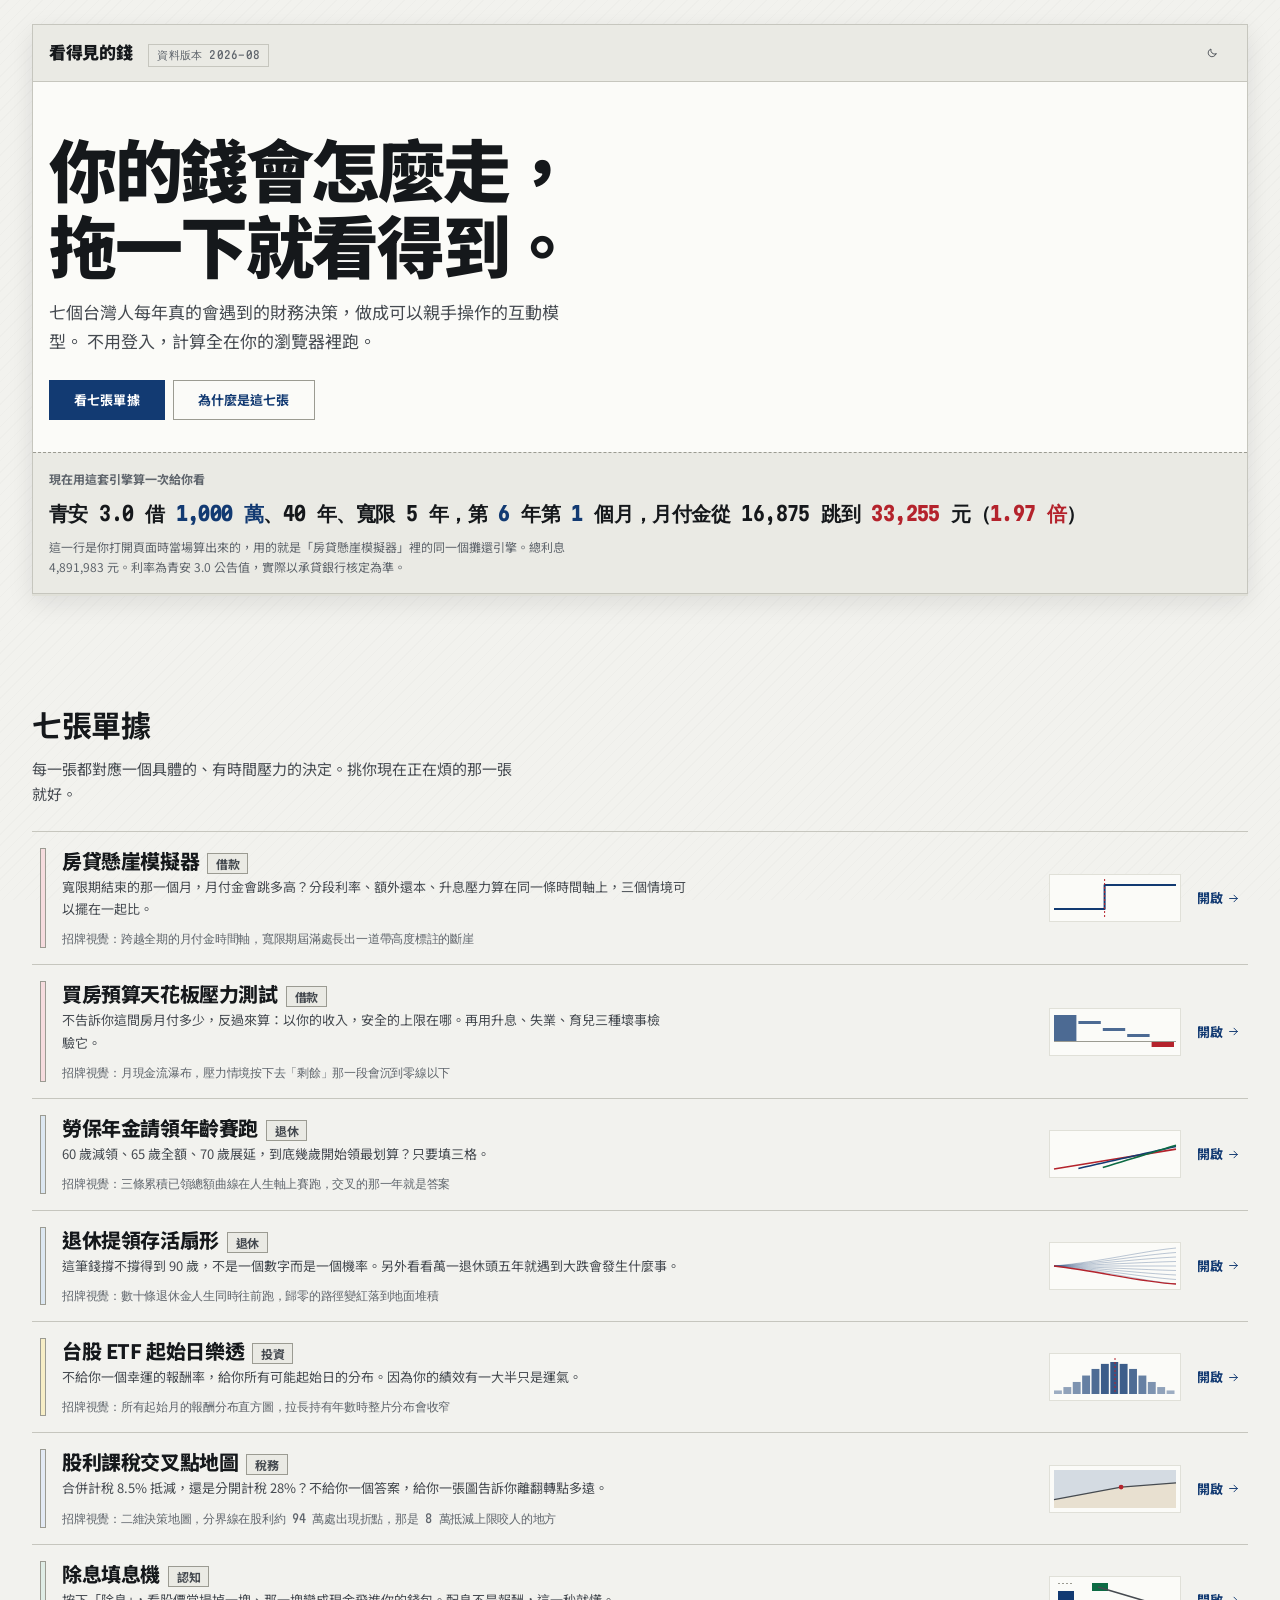
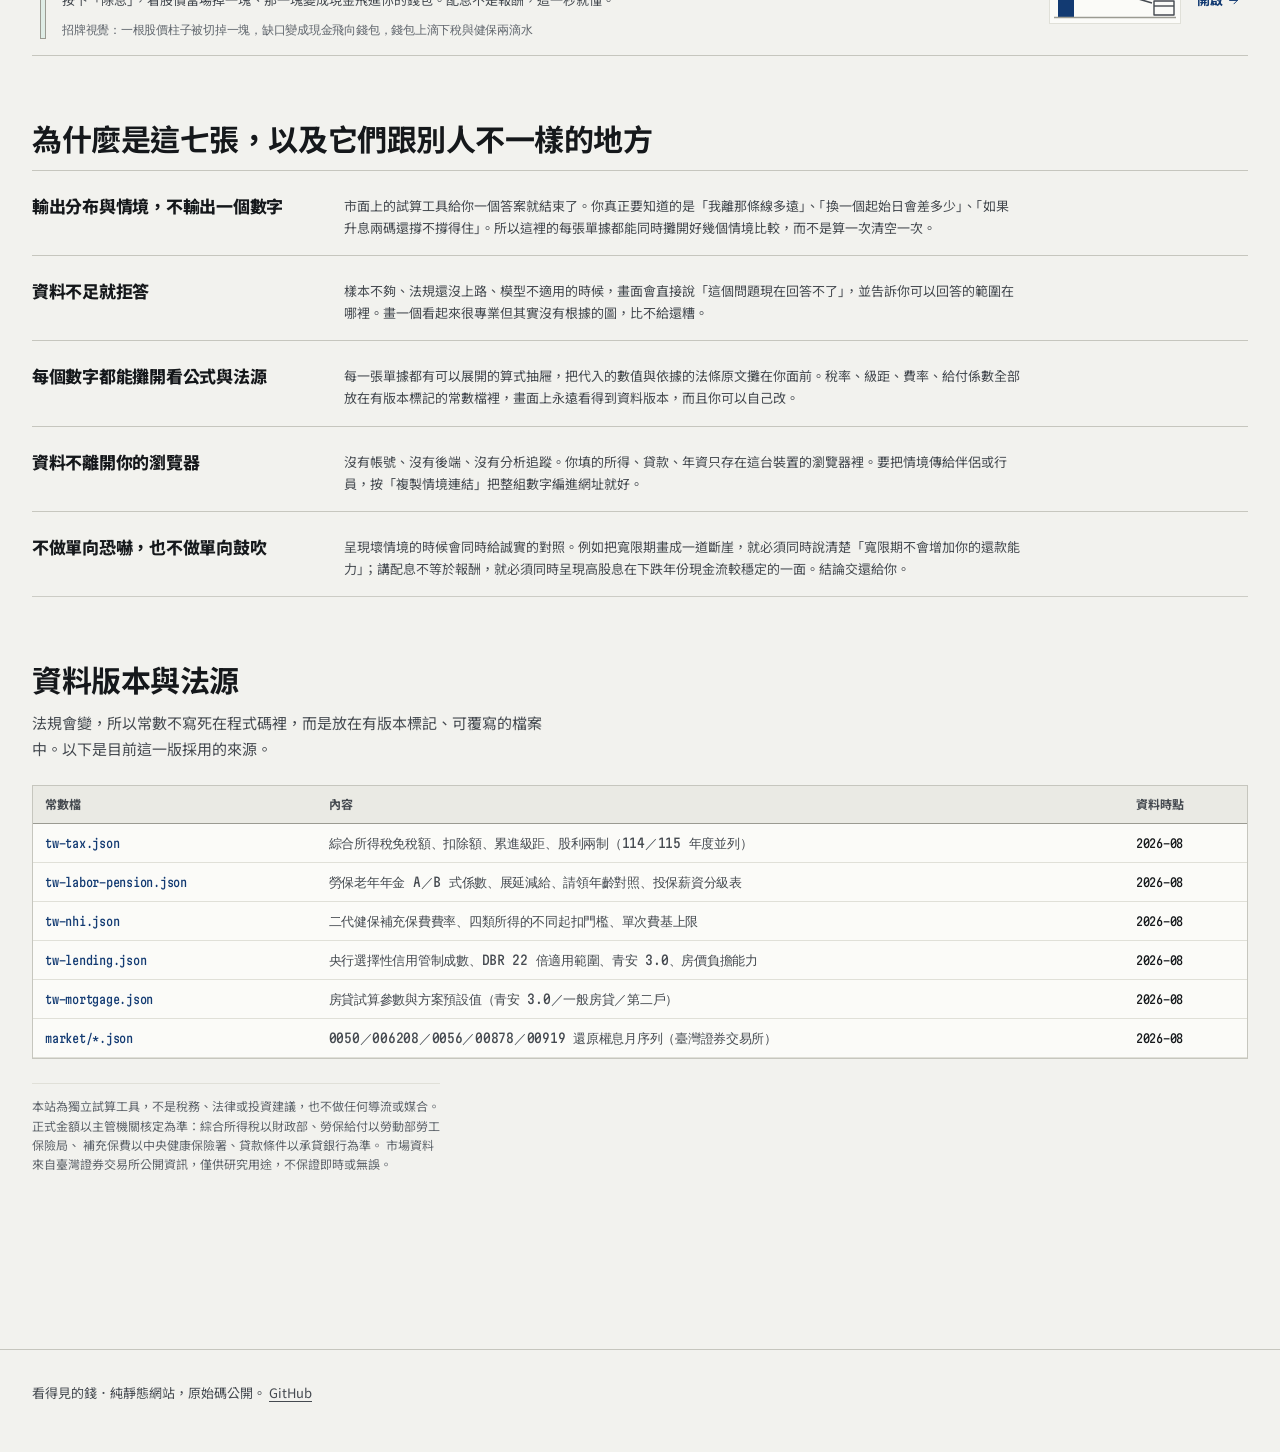
==== index.html @ f6ecd222 "看得見的錢：七個台灣財務決策互動模型 七張可以逐行核對的財務單據，加上一個把它們串起來的首頁。純靜態、零建置、 零後端，所有計算都在瀏覽器裡完成，輸入的數字不會離開使用者的裝置。  工具： - 房貸懸" ====
<!DOCTYPE html>
<html lang="zh-Hant-TW">
<head>
<meta charset="utf-8">
<meta name="viewport" content="width=device-width, initial-scale=1, viewport-fit=cover">
<title>看得見的錢｜台灣理財決策實驗室</title>
<meta name="description" content="七個台灣人每年真的會遇到的財務決策，做成可以親手拖動、輸出分布與情境比較、每個數字都能攤開看法源的互動模型。純前端計算，資料不離開瀏覽器，不用登入。">
<meta name="color-scheme" content="light dark">
<meta property="og:title" content="看得見的錢｜台灣理財決策實驗室">
<meta property="og:description" content="房貸斷崖、預算天花板、勞保請領年齡、退休存活率、ETF 起始日運氣、股利課稅交叉點、除息填息。七張可以逐行核對的財務單據。">
<meta property="og:type" content="website">
<meta property="og:locale" content="zh_TW">
<link rel="icon" href="./favicon.svg" type="image/svg+xml">
<link rel="preconnect" href="https://fonts.googleapis.com">
<link rel="preconnect" href="https://fonts.gstatic.com" crossorigin>
<link href="https://fonts.googleapis.com/css2?family=Martian+Mono:wdth,wght@75,400..700&family=Noto+Sans+TC:wght@400;500;700;900&display=swap" rel="stylesheet">
<link rel="stylesheet" href="./assets/css/tokens.css">
<link rel="stylesheet" href="./assets/css/base.css">
<link rel="stylesheet" href="./assets/css/components.css">
<link rel="stylesheet" href="./assets/css/hub.css">
</head>
<body>
<!--
THESIS: 把每一個財務決策做成一張能逐行核對的複寫聯單據，拒絕本品類固定端出的兩盤菜：深色霓虹儀表板，以及米色圓角的理財小幫手。
OWN-WORLD: 台灣多聯式複寫單據。四種紙色（白／淡黃／淡粉／淡藍）承載四個並存情境；台灣制漲紅跌綠為語意色，印泥靛藍是唯一強調色；全站圓角 0；髮絲格線、騎縫虛線、底線式填寫格、硃砂印記；等寬數字全站對齊到同一條格線。
STORY: 訪客在第一個畫面看懂這是一疊什麼樣的單據、為什麼值得信任，並在幾秒內挑走他此刻真正需要的那一張。
FIRST VIEWPORT: 一張封面單據佔滿上半，抬頭是套件名與資料版本；下面一行由真正的計算引擎當場算出的實例，證明這裡的數字是算出來的不是寫上去的；再下面就是七張單據的明細表，逐行印出。
FORM: 台灣金融複寫聯票據；為依共鳴排序的第 6 個方向；seed key bc85ad9e。
FINISH: unreviewed and undocumented is unfinished; this build ends with the finish review, the verdict, and DESIGN.md
-->
<a class="skip-link" href="#tools">跳到工具清單</a>

<main class="wrap hub">

  <!-- ============ 封面單據 ============ -->
  <section class="sheet sheet--raised cover">
    <div class="sheet__head">
      <span class="cover__org">看得見的錢</span>
      <span class="datestamp" id="dataver">資料版本 2026-08</span>
      <span class="topbar__spacer"></span>
      <span id="coverActions"></span>
    </div>

    <div class="cover__body">
      <h1 class="cover__title">你的錢會怎麼走，<br>拖一下就看得到。</h1>
      <p class="cover__lede">
        七個台灣人每年真的會遇到的財務決策，做成可以親手操作的互動模型。
        不用登入，計算全在你的瀏覽器裡跑。
      </p>
      <div class="btnrow">
        <a class="btn" href="#tools">看七張單據</a>
        <a class="btn btn--ghost" href="#how">為什麼是這七張</a>
      </div>
    </div>

    <!-- 當場算給你看：這一行的數字是頁面載入時用同一套引擎算出來的 -->
    <div class="proof" id="proof">
      <div class="proof__label">現在用這套引擎算一次給你看</div>
      <p class="proof__line" id="proofLine">計算中…</p>
      <p class="proof__note" id="proofNote"></p>
    </div>
  </section>

  <!-- ============ 七張單據明細 ============ -->
  <section class="section" id="tools">
    <h2>七張單據</h2>
    <p class="section__lede">
      每一張都對應一個具體的、有時間壓力的決定。挑你現在正在煩的那一張就好。
    </p>
    <ul class="docs" id="docs"></ul>
  </section>

  <!-- ============ 立場 ============ -->
  <section class="section" id="how">
    <h2>為什麼是這七張，以及它們跟別人不一樣的地方</h2>
    <div class="terms">
      <div class="term">
        <h3>輸出分布與情境，不輸出一個數字</h3>
        <p>市面上的試算工具給你一個答案就結束了。你真正要知道的是「我離那條線多遠」、「換一個起始日會差多少」、「如果升息兩碼還撐不撐得住」。所以這裡的每張單據都能同時攤開好幾個情境比較，而不是算一次清空一次。</p>
      </div>
      <div class="term">
        <h3>資料不足就拒答</h3>
        <p>樣本不夠、法規還沒上路、模型不適用的時候，畫面會直接說「這個問題現在回答不了」，並告訴你可以回答的範圍在哪裡。畫一個看起來很專業但其實沒有根據的圖，比不給還糟。</p>
      </div>
      <div class="term">
        <h3>每個數字都能攤開看公式與法源</h3>
        <p>每一張單據都有可以展開的算式抽屜，把代入的數值與依據的法條原文攤在你面前。稅率、級距、費率、給付係數全部放在有版本標記的常數檔裡，畫面上永遠看得到資料版本，而且你可以自己改。</p>
      </div>
      <div class="term">
        <h3>資料不離開你的瀏覽器</h3>
        <p>沒有帳號、沒有後端、沒有分析追蹤。你填的所得、貸款、年資只存在這台裝置的瀏覽器裡。要把情境傳給伴侶或行員，按「複製情境連結」把整組數字編進網址就好。</p>
      </div>
      <div class="term">
        <h3>不做單向恐嚇，也不做單向鼓吹</h3>
        <p>呈現壞情境的時候會同時給誠實的對照。例如把寬限期畫成一道斷崖，就必須同時說清楚「寬限期不會增加你的還款能力」；講配息不等於報酬，就必須同時呈現高股息在下跌年份現金流較穩定的一面。結論交還給你。</p>
      </div>
    </div>
  </section>

  <!-- ============ 法源與資料版本 ============ -->
  <section class="section" id="sources">
    <h2>資料版本與法源</h2>
    <p class="section__lede">
      法規會變，所以常數不寫死在程式碼裡，而是放在有版本標記、可覆寫的檔案中。以下是目前這一版採用的來源。
    </p>
    <div class="ledger-wrap ledger-wrap--auto">
      <table class="ledger">
        <thead><tr>
          <th scope="col">常數檔</th><th scope="col">內容</th><th scope="col">資料時點</th>
        </tr></thead>
        <tbody id="srcRows"></tbody>
      </table>
    </div>
    <p class="disclaimer">
      本站為獨立試算工具，不是稅務、法律或投資建議，也不做任何導流或媒合。
      正式金額以主管機關核定為準：綜合所得稅以財政部、勞保給付以勞動部勞工保險局、
      補充保費以中央健康保險署、貸款條件以承貸銀行為準。
      市場資料來自臺灣證券交易所公開資訊，僅供研究用途，不保證即時或無誤。
    </p>
  </section>
</main>

<footer class="footer">
  <div class="wrap">
    <p>
      看得見的錢．純靜態網站，原始碼公開。
      <a href="https://github.com/fengfeng1021/visible-money-tw">GitHub</a>
    </p>
  </div>
</footer>

<script src="./assets/js/vendor/gsap.min.js"></script>
<script src="./assets/js/vendor/CustomEase.min.js"></script>
<script src="./assets/js/vendor/ScrollTrigger.min.js"></script>
<script type="module" src="./assets/js/hub.js"></script>
</body>
</html>
---- assets/css/tokens.css ----
/* ==========================================================================
   看得見的錢 — 設計代幣
   世界：台灣多聯式複寫單據（carbonless copy form）
   形狀鎖：全站圓角 0。唯一的曲線來自印記與圖表。
   色彩策略：Restrained — 紙與墨的中性底 + 單一強調色（印泥靛藍）
             紅綠是語意色（台灣漲紅跌綠），永遠不作裝飾用。
   ========================================================================== */

:root {
  color-scheme: light dark;

  /* --- 紙 ------------------------------------------------------------- */
  --paper:          #F2F2EE;  /* 桌面：單據躺在上面的檯面 */
  --sheet:          #FBFBF8;  /* 第一聯：白 */
  --sheet-sunk:     #EAEAE4;  /* 凹陷區（輸入槽、表頭） */

  /* 四聯紙色 — 用來標示情境（第一聯／第二聯／第三聯／第四聯） */
  --ply-1:          #FBFBF8;
  --ply-2:          #F7EEC6;
  --ply-3:          #F6DCDE;
  --ply-4:          #DCE7F1;
  --ply-1-edge:     #D8D8D0;
  --ply-2-edge:     #DCCF88;
  --ply-3-edge:     #E0B4B8;
  --ply-4-edge:     #A9C3DC;

  /* --- 墨 ------------------------------------------------------------- */
  --ink:            #15181B;
  --ink-2:          #454A50;
  --ink-3:          #5F656C;  /* 次要說明。已驗證對全部十種紙色皆 ≥4.55:1 */
  --ink-inv:        #F7F7F3;

  --rule:           #C6C6BE;  /* 表格細線 */
  --rule-strong:    #9B9B92;
  --rule-faint:     #E0E0D8;

  /* --- 強調（印泥靛藍）：主要動作、選取、焦點 ------------------------ */
  --accent:         #123A72;
  --accent-hi:      #1B4F94;
  --accent-ink:     #FFFFFF;
  --accent-wash:    #E3EAF4;

  /* --- 語意（台灣制：漲紅跌綠） --------------------------------------- */
  --up:             #B4232C;  /* 漲／流入／增加 */
  --up-wash:        #F7E3E4;
  --down:           #0C6B44;  /* 跌／流出／減少 */
  --down-wash:      #DFEDE6;
  --warn:           #8A5A00;  /* 警戒線、注意 */
  --warn-wash:      #F8EEDA;

  /* --- 硃砂印記 -------------------------------------------------------- */
  --stamp:          #B8342A;  /* 已驗證對全部十種紙色皆 ≥4.55:1 */
  /* 空章的灰。作廢印記與拒答標題都是正文級字，必須自己過 AA：
     舊值 #767C84 對凹陷紙 #EAEAE4 只有 3.49:1。 */
  --stamp-void:     #646A72;

  /* --- 圖表序列色（與語意色分離，避免誤讀漲跌） ----------------------- */
  --series-1:       #123A72;
  --series-2:       #B4232C;
  --series-3:       #0C6B44;
  --series-4:       #8A5A00;
  --series-5:       #5B3A82;
  --ghost:          #B6B6AD;  /* 前一個情境的鬼影 */

  /* --- 字體 ------------------------------------------------------------ */
  --font-cjk: "Noto Sans TC", -apple-system, BlinkMacSystemFont,
              "Segoe UI", "PingFang TC", "Microsoft JhengHei", sans-serif;
  --font-mono: "Martian Mono", ui-monospace, "SF Mono", "Cascadia Mono",
               Menlo, Consolas, monospace;

  /* 固定 rem 級距，比率 ~1.2（Operate 介面不用流體字級） */
  --t-xs:   0.75rem;   /* 12 */
  --t-sm:   0.8125rem; /* 13 */
  --t-base: 0.9375rem; /* 15 */
  --t-md:   1.0625rem; /* 17 */
  --t-lg:   1.25rem;   /* 20 */
  --t-xl:   1.5rem;    /* 24 */
  --t-2xl:  1.875rem;  /* 30 */
  --t-3xl:  2.375rem;  /* 38 */
  --t-4xl:  3rem;      /* 48 */
  --t-5xl:  4rem;      /* 64 */

  /* --- 間距：4px 基準 + 單據列高 --------------------------------------- */
  --s-1: 0.25rem;
  --s-2: 0.5rem;
  --s-3: 0.75rem;
  --s-4: 1rem;
  --s-5: 1.5rem;
  --s-6: 2rem;
  --s-7: 3rem;
  --s-8: 4rem;
  --s-9: 6rem;
  --row: 2.25rem;          /* 單據列高，所有表格對齊此格線 */

  --measure: 34em;         /* 中文內文行長（約 40 字） */

  /* --- 形狀鎖 ---------------------------------------------------------- */
  --radius: 0;

  /* --- 深度：紙的陰影帶位移與柔邊，不是零位移光暈 --------------------- */
  --lift-1: 0 1px 0 var(--rule-faint), 0 2px 6px rgba(21, 24, 27, 0.06);
  --lift-2: 0 2px 0 var(--rule-faint), 0 8px 24px rgba(21, 24, 27, 0.10);
  --lift-3: 0 3px 0 var(--rule), 0 18px 48px rgba(21, 24, 27, 0.16);

  /* --- 動效 ------------------------------------------------------------ */
  --dur-1: 0.14s;   /* 狀態回饋 */
  --dur-2: 0.24s;   /* 一般轉場 */
  --dur-3: 0.42s;   /* 逐行推出 */
  --ease-out: cubic-bezier(0.16, 1, 0.3, 1);

  --z-sheet: 1;
  --z-sticky: 20;
  --z-overlay: 60;
  --z-toast: 80;
}

/* ==========================================================================
   夜間：藍晒聯。同一套單據在檯燈下的樣子，不是另一個品牌。
   ========================================================================== */
@media (prefers-color-scheme: dark) {
  :root:not([data-theme="light"]) {
    --paper:        #101318;
    --sheet:        #191D24;
    --sheet-sunk:   #12161C;

    --ply-1:        #191D24;
    --ply-2:        #242017;
    --ply-3:        #261A1C;
    --ply-4:        #16212C;
    --ply-1-edge:   #333A44;
    --ply-2-edge:   #4B4227;
    --ply-3-edge:   #4D3238;
    --ply-4-edge:   #2C4460;

    --ink:          #E9EAE4;
    --ink-2:        #B4B8BE;
    --ink-3:        #8A9099;
    --ink-inv:      #101318;

    --rule:         #333A44;
    --rule-strong:  #525A66;
    --rule-faint:   #232931;

    --accent:       #6DA4EE;
    --accent-hi:    #90BEFF;
    --accent-ink:   #0B1017;
    --accent-wash:  #17263A;

    --up:           #F0616B;
    --up-wash:      #2E181B;
    --down:         #45C48C;
    --down-wash:    #142A22;
    --warn:         #E0A93F;
    --warn-wash:    #2B2312;

    --stamp:        #E4614E;
    --stamp-void:   #848C97;

    --series-1:     #6DA4EE;
    --series-2:     #F0616B;
    --series-3:     #45C48C;
    --series-4:     #E0A93F;
    --series-5:     #B198E0;
    --ghost:        #4A515B;

    --lift-1: 0 1px 0 rgba(255,255,255,0.04), 0 2px 6px rgba(0,0,0,0.5);
    --lift-2: 0 2px 0 rgba(255,255,255,0.04), 0 8px 24px rgba(0,0,0,0.55);
    --lift-3: 0 3px 0 rgba(255,255,255,0.06), 0 18px 48px rgba(0,0,0,0.65);
  }
}

/* 手動切換：使用者按下夜間鈕時覆寫系統偏好 */
:root[data-theme="dark"] {
  --paper:        #101318;
  --sheet:        #191D24;
  --sheet-sunk:   #12161C;
  --ply-1:        #191D24;
  --ply-2:        #242017;
  --ply-3:        #261A1C;
  --ply-4:        #16212C;
  --ply-1-edge:   #333A44;
  --ply-2-edge:   #4B4227;
  --ply-3-edge:   #4D3238;
  --ply-4-edge:   #2C4460;
  --ink:          #E9EAE4;
  --ink-2:        #B4B8BE;
  --ink-3:        #8A9099;
  --ink-inv:      #101318;
  --rule:         #333A44;
  --rule-strong:  #525A66;
  --rule-faint:   #232931;
  --accent:       #6DA4EE;
  --accent-hi:    #90BEFF;
  --accent-ink:   #0B1017;
  --accent-wash:  #17263A;
  --up:           #F0616B;
  --up-wash:      #2E181B;
  --down:         #45C48C;
  --down-wash:    #142A22;
  --warn:         #E0A93F;
  --warn-wash:    #2B2312;
  --stamp:        #E4614E;
  --stamp-void:   #848C97;
  --series-1:     #6DA4EE;
  --series-2:     #F0616B;
  --series-3:     #45C48C;
  --series-4:     #E0A93F;
  --series-5:     #B198E0;
  --ghost:        #4A515B;
  --lift-1: 0 1px 0 rgba(255,255,255,0.04), 0 2px 6px rgba(0,0,0,0.5);
  --lift-2: 0 2px 0 rgba(255,255,255,0.04), 0 8px 24px rgba(0,0,0,0.55);
  --lift-3: 0 3px 0 rgba(255,255,255,0.06), 0 18px 48px rgba(0,0,0,0.65);
}
---- assets/css/base.css ----
/* ==========================================================================
   看得見的錢 — 基礎排版與版面
   ========================================================================== */

*, *::before, *::after { box-sizing: border-box; }

/* hidden 必須贏過任何元件的 display。元件庫裡像 .state 這種預設 display:flex 的
   容器，特異性高於 [hidden] 的 UA 樣式，會讓「預設收起」的面板永遠顯示。 */
[hidden] { display: none !important; }

html {
  -webkit-text-size-adjust: 100%;
  scroll-behavior: smooth;
}
@media (prefers-reduced-motion: reduce) {
  html { scroll-behavior: auto; }
}

body {
  margin: 0;
  background: var(--paper);
  color: var(--ink);
  font-family: var(--font-cjk);
  font-size: var(--t-base);
  line-height: 1.7;
  -webkit-font-smoothing: antialiased;
  text-rendering: optimizeLegibility;
  overflow-x: hidden;
}

/* 檯面的紙紋：極淡的斜向細線，靜態、不隨捲動重繪 */
body::before {
  content: "";
  position: fixed;
  inset: 0;
  pointer-events: none;
  z-index: 0;
  opacity: 0.5;
  background-image: repeating-linear-gradient(
    -45deg,
    transparent 0 7px,
    color-mix(in srgb, var(--ink) 3%, transparent) 7px 8px
  );
}
@media (prefers-reduced-transparency: reduce) {
  body::before { display: none; }
}

/* --- 標題 ---------------------------------------------------------------- */
h1, h2, h3, h4 {
  margin: 0;
  font-weight: 700;
  line-height: 1.25;
  letter-spacing: -0.015em;
  text-wrap: balance;
}
h1 { font-size: var(--t-3xl); }
h2 { font-size: var(--t-2xl); }
h3 { font-size: var(--t-lg); }
h4 { font-size: var(--t-md); }

p { margin: 0 0 var(--s-4); max-width: var(--measure); text-wrap: pretty; }
p:last-child { margin-bottom: 0; }

a {
  color: var(--accent);
  text-decoration: underline;
  text-underline-offset: 0.2em;
  text-decoration-thickness: 1px;
}
a:hover { text-decoration-thickness: 2px; }

small { font-size: var(--t-sm); }

hr {
  border: 0;
  border-top: 1px solid var(--rule);
  margin: var(--s-5) 0;
}

/* --- 數字：全站表格對齊 --------------------------------------------------
   Martian Mono 的寬度軸壓到 75%，這是收據與帳票印表機的字寬，
   也讓六位數金額不會把版面撐破。 */
.num, .ledger td, .readout__value, .stat__value, input[type="number"], input[type="text"].num {
  font-family: var(--font-mono);
  font-stretch: 75%;
  font-variant-numeric: tabular-nums;
  font-feature-settings: "tnum" 1;
  letter-spacing: -0.02em;
}

/* --- 焦點：方形描邊，符合形狀鎖 ------------------------------------------ */
:where(a, button, input, select, textarea, summary, [tabindex]):focus-visible {
  outline: 2px solid var(--accent);
  outline-offset: 2px;
  border-radius: 0;
}

::selection { background: var(--accent); color: var(--accent-ink); }

/* --- 版面容器 ------------------------------------------------------------ */
.wrap {
  width: 100%;
  max-width: 78rem;
  margin-inline: auto;
  padding-inline: var(--s-4);
  position: relative;
  z-index: 1;
}
.wrap--narrow { max-width: 52rem; }

.stack > * + * { margin-top: var(--s-4); }
.stack-lg > * + * { margin-top: var(--s-6); }

/* 標題上方留白多於下方 */
.section { padding-block: var(--s-8) var(--s-6); }
.section > h2 { margin-bottom: var(--s-4); }

/* --- 導覽列：單行，≤72px ------------------------------------------------- */
.topbar {
  position: sticky;
  top: 0;
  z-index: var(--z-sticky);
  height: 56px;
  display: flex;
  align-items: center;
  gap: var(--s-4);
  padding-inline: var(--s-4);
  background: color-mix(in srgb, var(--paper) 92%, transparent);
  backdrop-filter: blur(8px);
  border-bottom: 1px solid var(--rule);
}
@supports not (backdrop-filter: blur(8px)) {
  .topbar { background: var(--paper); }
}
.topbar__mark {
  display: inline-flex;
  align-items: center;
  gap: var(--s-2);
  font-weight: 800;
  font-size: var(--t-base);
  letter-spacing: -0.02em;
  color: var(--ink);
  text-decoration: none;
  white-space: nowrap;
}
.topbar__mark:hover { text-decoration: none; }
.topbar__spacer { flex: 1 1 auto; }
.topbar__link {
  font-size: var(--t-sm);
  color: var(--ink-2);
  text-decoration: none;
  white-space: nowrap;
}
.topbar__link:hover { color: var(--ink); text-decoration: underline; }

/* --- 頁尾 ---------------------------------------------------------------- */
.footer {
  margin-top: var(--s-9);
  border-top: 1px solid var(--rule);
  padding-block: var(--s-6) var(--s-7);
  font-size: var(--t-sm);
  color: var(--ink-2);
}
.footer a { color: var(--ink-2); }

/* --- 無障礙 -------------------------------------------------------------- */
.sr-only {
  position: absolute; width: 1px; height: 1px;
  padding: 0; margin: -1px; overflow: hidden;
  clip: rect(0,0,0,0); white-space: nowrap; border: 0;
}
.skip-link {
  position: absolute; left: var(--s-4); top: -100%;
  z-index: var(--z-toast);
  background: var(--accent); color: var(--accent-ink);
  padding: var(--s-2) var(--s-4);
  font-size: var(--t-sm); font-weight: 700;
  text-decoration: none;
}
.skip-link:focus { top: var(--s-2); }

/* --- 降低動效：全站硬性降級 ---------------------------------------------- */
@media (prefers-reduced-motion: reduce) {
  *, *::before, *::after {
    animation-duration: 0.001ms !important;
    animation-iteration-count: 1 !important;
    transition-duration: 0.001ms !important;
  }
}

/* --- 列印：本來就是一張單據 ---------------------------------------------- */
@media print {
  body::before, .topbar, .btn, .no-print { display: none !important; }
  body { background: #fff; color: #000; }
  .sheet { box-shadow: none; border: 1px solid #000; break-inside: avoid; }
}
---- assets/css/components.css ----
/* ==========================================================================
   看得見的錢 — 元件庫
   每個元件都備齊 default / hover / focus / active / disabled / loading /
   error / empty。形狀鎖：圓角 0。
   ========================================================================== */

/* ==========================================================================
   1. 單據（sheet）— 全站唯一的內容容器。不用卡片。
   ========================================================================== */
.sheet {
  position: relative;
  background: var(--sheet);
  border: 1px solid var(--rule);
  box-shadow: var(--lift-1);
}
.sheet--raised { box-shadow: var(--lift-2); }

/* 騎縫線：撕開處 */
.sheet--perf-top { border-top: 0; }
.sheet--perf-top::before,
.sheet--perf-bottom::after {
  content: "";
  position: absolute;
  left: 0; right: 0;
  height: 1px;
  background-image: repeating-linear-gradient(
    to right,
    var(--rule-strong) 0 6px,
    transparent 6px 12px
  );
}
.sheet--perf-top::before { top: 0; }
.sheet--perf-bottom::after { bottom: 0; }

/* 單據表頭：機關列 + 單據名 + 資料版本 */
.sheet__head {
  display: flex;
  flex-wrap: wrap;
  align-items: baseline;
  gap: var(--s-2) var(--s-4);
  padding: var(--s-3) var(--s-4);
  background: var(--sheet-sunk);
  border-bottom: 1px solid var(--rule);
}
.sheet__title {
  font-size: var(--t-md);
  font-weight: 700;
  letter-spacing: -0.01em;
  margin: 0;
}
.sheet__body { padding: var(--s-4); container-type: inline-size; }
.sheet__foot {
  padding: var(--s-3) var(--s-4);
  border-top: 1px solid var(--rule);
  font-size: var(--t-sm);
  color: var(--ink-2);
}

/* 資料版本徽章：法規會變，所以版本必須永遠在畫面上 */
.datestamp {
  display: inline-flex;
  align-items: center;
  gap: var(--s-1);
  font-family: var(--font-mono);
  font-stretch: 75%;
  font-size: 0.6875rem;
  letter-spacing: 0.02em;
  color: var(--ink-3);
  border: 1px solid var(--rule);
  padding: 1px var(--s-2);
  white-space: nowrap;
}
.datestamp--editable { cursor: pointer; color: var(--accent); border-color: var(--accent); }
.datestamp--editable:hover { background: var(--accent-wash); }

/* ==========================================================================
   2. 四聯：情境圖層。這是本套件比較情境的主要機制。
   ========================================================================== */
.plies {
  display: flex;
  align-items: flex-end;
  gap: 2px;
  overflow-x: auto;
  scrollbar-width: none;
  padding-top: var(--s-1);
}
.plies::-webkit-scrollbar { display: none; }

.ply {
  appearance: none;
  flex: 0 0 auto;
  border: 1px solid var(--rule);
  border-bottom: 0;
  background: var(--sheet-sunk);
  color: var(--ink-2);
  font-family: var(--font-cjk);
  font-size: var(--t-sm);
  font-weight: 600;
  padding: var(--s-2) var(--s-4);
  cursor: pointer;
  position: relative;
  top: 2px;
  transition: background var(--dur-1) var(--ease-out),
              color var(--dur-1) var(--ease-out),
              top var(--dur-1) var(--ease-out);
  display: inline-flex;
  align-items: center;
  gap: var(--s-2);
  white-space: nowrap;
}
.ply:hover { background: var(--sheet); color: var(--ink); }
.ply[aria-selected="true"] {
  top: 0;
  color: var(--ink);
  border-color: var(--rule-strong);
  box-shadow: inset 0 3px 0 var(--accent);
}
.ply[data-ply="1"][aria-selected="true"] { background: var(--ply-1); }
.ply[data-ply="2"][aria-selected="true"] { background: var(--ply-2); }
.ply[data-ply="3"][aria-selected="true"] { background: var(--ply-3); }
.ply[data-ply="4"][aria-selected="true"] { background: var(--ply-4); }
.ply__swatch {
  width: 10px; height: 10px;
  border: 1px solid var(--rule-strong);
  flex: 0 0 auto;
}
.ply[data-ply="1"] .ply__swatch { background: var(--ply-1); }
.ply[data-ply="2"] .ply__swatch { background: var(--ply-2); }
.ply[data-ply="3"] .ply__swatch { background: var(--ply-3); }
.ply[data-ply="4"] .ply__swatch { background: var(--ply-4); }

.ply__close {
  appearance: none; border: 0; background: none;
  color: var(--ink-3); cursor: pointer; padding: 0 0 0 var(--s-1);
  line-height: 1; display: inline-flex;
}
.ply__close:hover { color: var(--up); }

.ply--add { color: var(--accent); border-style: dashed; }
.ply--add:hover { background: var(--accent-wash); }
.ply:disabled, .ply--add:disabled { opacity: 0.4; cursor: not-allowed; }

/* ==========================================================================
   3. 填寫格（field）— 底線式，像單據上要填的空格
   ========================================================================== */
.field { display: block; margin-bottom: var(--s-4); }
.field__label {
  display: block;
  font-size: var(--t-sm);
  font-weight: 600;
  color: var(--ink);
  margin-bottom: var(--s-1);
}
.field__req { color: var(--up); font-weight: 700; }

.field__control {
  display: flex;
  align-items: baseline;
  gap: var(--s-2);
  border-bottom: 2px solid var(--rule-strong);
  background: var(--sheet-sunk);
  padding: var(--s-2) var(--s-3);
  transition: border-color var(--dur-1) var(--ease-out),
              background var(--dur-1) var(--ease-out);
}
.field__control:hover { border-bottom-color: var(--ink-2); }
.field__control:focus-within {
  border-bottom-color: var(--accent);
  background: var(--sheet);
  outline: 2px solid var(--accent);
  outline-offset: 2px;
}

.field input,
.field select,
.field textarea {
  flex: 1 1 auto;
  min-width: 0;
  appearance: none;
  border: 0;
  background: none;
  color: var(--ink);
  font-family: var(--font-mono);
  font-stretch: 75%;
  font-variant-numeric: tabular-nums;
  font-size: var(--t-md);
  font-weight: 600;
  letter-spacing: -0.03em;
  padding: 0;
  text-align: right;
}
.field input:focus, .field select:focus, .field textarea:focus { outline: none; }
.field input::-webkit-outer-spin-button,
.field input::-webkit-inner-spin-button { -webkit-appearance: none; margin: 0; }
.field input[type="number"] { -moz-appearance: textfield; }
.field input::placeholder { color: var(--ink-3); font-weight: 400; }

.field select {
  font-family: var(--font-cjk);
  text-align: left;
  cursor: pointer;
}

.field__unit {
  flex: 0 0 auto;
  font-size: var(--t-sm);
  color: var(--ink-2);
  font-weight: 600;
}
.field__prefix { flex: 0 0 auto; font-size: var(--t-sm); color: var(--ink-2); }

.field__hint {
  display: block;
  margin-top: var(--s-1);
  font-size: var(--t-xs);
  color: var(--ink-3);
  line-height: 1.5;
}
.field__error {
  display: none;
  margin-top: var(--s-1);
  font-size: var(--t-xs);
  color: var(--up);
  font-weight: 600;
  line-height: 1.5;
}
.field[data-state="error"] .field__control { border-bottom-color: var(--up); background: var(--up-wash); }
.field[data-state="error"] .field__error { display: block; }
.field[data-state="error"] .field__hint { display: none; }

.field[data-disabled] { opacity: 0.5; }
.field[data-disabled] .field__control { background: var(--sheet-sunk); border-bottom-style: dashed; }
.field input:disabled, .field select:disabled { cursor: not-allowed; }

/* 兩欄／三欄填寫區：依「容器」而非視窗寬度決定，否則窄側欄在寬螢幕上會被撐破 */
.fieldgrid { display: grid; gap: 0 var(--s-4); }
@container (min-width: 30rem) { .fieldgrid--2 { grid-template-columns: 1fr 1fr; } }
@container (min-width: 46rem) { .fieldgrid--3 { grid-template-columns: repeat(3, 1fr); } }

/* ==========================================================================
   4. 滑桿（slider）— 本套件最重要的輸入。拖動就是論證。
   ========================================================================== */
.slider { display: block; margin-bottom: var(--s-5); }
.slider__top {
  display: flex;
  align-items: baseline;
  justify-content: space-between;
  gap: var(--s-3);
  margin-bottom: var(--s-2);
}
.slider__label { font-size: var(--t-sm); font-weight: 600; }
.slider__value {
  font-family: var(--font-mono);
  font-stretch: 75%;
  font-variant-numeric: tabular-nums;
  font-size: var(--t-lg);
  font-weight: 700;
  letter-spacing: -0.04em;
  color: var(--ink);
}
.slider__value small { font-size: var(--t-sm); color: var(--ink-2); font-weight: 600; margin-left: 2px; }

.slider__track { position: relative; padding-block: var(--s-2); }

.slider input[type="range"] {
  -webkit-appearance: none;
  appearance: none;
  width: 100%;
  height: 28px;
  margin: 0;
  background: transparent;
  cursor: grab;
  display: block;
}
.slider input[type="range"]:active { cursor: grabbing; }

.slider input[type="range"]::-webkit-slider-runnable-track {
  height: 8px;
  background:
    linear-gradient(var(--accent), var(--accent)) 0 / var(--fill, 0%) 100% no-repeat,
    var(--sheet-sunk);
  border: 1px solid var(--rule-strong);
}
.slider input[type="range"]::-moz-range-track {
  height: 8px;
  background: var(--sheet-sunk);
  border: 1px solid var(--rule-strong);
}
.slider input[type="range"]::-moz-range-progress {
  height: 8px;
  background: var(--accent);
}
/* 滑塊：方形游標，像單據上的可移動指標 */
.slider input[type="range"]::-webkit-slider-thumb {
  -webkit-appearance: none;
  width: 18px; height: 28px;
  margin-top: -11px;
  background: var(--sheet);
  border: 2px solid var(--accent);
  box-shadow: 0 1px 3px rgba(21,24,27,0.25);
  cursor: grab;
}
.slider input[type="range"]::-moz-range-thumb {
  width: 14px; height: 24px;
  border-radius: 0;
  background: var(--sheet);
  border: 2px solid var(--accent);
  box-shadow: 0 1px 3px rgba(21,24,27,0.25);
  cursor: grab;
}
.slider input[type="range"]:hover::-webkit-slider-thumb { background: var(--accent-wash); }
.slider input[type="range"]:hover::-moz-range-thumb { background: var(--accent-wash); }
.slider input[type="range"]:disabled { cursor: not-allowed; opacity: 0.45; }

/* 刻度：像尺 */
.slider__ticks {
  display: flex;
  justify-content: space-between;
  margin-top: var(--s-1);
  font-family: var(--font-mono);
  font-stretch: 75%;
  font-size: 0.625rem;
  color: var(--ink-3);
  letter-spacing: -0.02em;
}
.slider__ticks span { position: relative; }

/* 滑桿的數字孿生：鍵盤與精確輸入的等效路徑。
   固定排在刻度下方左側，七個 App 一律用同一個位置，不各自搬家。 */
.slider__twin {
  display: inline-flex;
  align-items: baseline;
  gap: var(--s-1);
  border-bottom: 1px solid var(--rule-strong);
  padding: 0 var(--s-1);
  margin-top: var(--s-1);
}
.slider__twin input {
  width: 5.5ch;
  border: 0; background: none; padding: 0;
  font-family: var(--font-mono);
  font-stretch: 75%;
  font-variant-numeric: tabular-nums;
  font-size: var(--t-sm);
  text-align: right;
  color: var(--ink);
}
.slider__twin input:focus { outline: none; }
.slider__twin:focus-within { border-bottom-color: var(--accent); outline: 2px solid var(--accent); outline-offset: 2px; }

/* ==========================================================================
   5. 勾選格（segmented）— 單據上的選項方格
   ========================================================================== */
.segmented {
  display: inline-flex;
  flex-wrap: wrap;
  border: 1px solid var(--rule-strong);
  background: var(--sheet-sunk);
}
.segmented__opt {
  appearance: none;
  border: 0;
  border-right: 1px solid var(--rule-strong);
  background: none;
  color: var(--ink-2);
  font-family: var(--font-cjk);
  font-size: var(--t-sm);
  font-weight: 600;
  padding: var(--s-2) var(--s-3);
  cursor: pointer;
  transition: background var(--dur-1) var(--ease-out), color var(--dur-1) var(--ease-out);
  white-space: nowrap;
}
.segmented__opt:last-child { border-right: 0; }
.segmented__opt:hover { background: var(--sheet); color: var(--ink); }
.segmented__opt[aria-pressed="true"] {
  background: var(--accent);
  color: var(--accent-ink);
}
.segmented__opt:disabled { opacity: 0.4; cursor: not-allowed; }
.segmented--block { display: flex; width: 100%; }
.segmented--block .segmented__opt { flex: 1 1 0; text-align: center; }

/* ==========================================================================
   6. 開關（switch）
   ========================================================================== */
.switch {
  display: inline-flex;
  align-items: center;
  gap: var(--s-2);
  cursor: pointer;
  font-size: var(--t-sm);
  font-weight: 600;
  user-select: none;
}
.switch input { position: absolute; opacity: 0; width: 0; height: 0; }
.switch__box {
  width: 40px; height: 22px;
  border: 1px solid var(--rule-strong);
  background: var(--sheet-sunk);
  position: relative;
  flex: 0 0 auto;
  transition: background var(--dur-1) var(--ease-out), border-color var(--dur-1) var(--ease-out);
}
.switch__box::after {
  content: "";
  position: absolute;
  top: 2px; left: 2px;
  width: 16px; height: 16px;
  background: var(--ink-3);
  transition: transform var(--dur-2) var(--ease-out), background var(--dur-1) var(--ease-out);
}
.switch input:checked + .switch__box { background: var(--accent-wash); border-color: var(--accent); }
.switch input:checked + .switch__box::after { transform: translateX(18px); background: var(--accent); }
.switch input:focus-visible + .switch__box { outline: 2px solid var(--accent); outline-offset: 2px; }
.switch input:disabled + .switch__box { opacity: 0.4; }
.switch:has(input:disabled) { cursor: not-allowed; opacity: 0.6; }

/* ==========================================================================
   7. 按鈕
   ========================================================================== */
.btn {
  appearance: none;
  display: inline-flex;
  align-items: center;
  justify-content: center;
  gap: var(--s-2);
  border: 1px solid var(--accent);
  background: var(--accent);
  color: var(--accent-ink);
  font-family: var(--font-cjk);
  font-size: var(--t-sm);
  font-weight: 700;
  letter-spacing: 0.01em;
  padding: var(--s-2) var(--s-5);
  min-height: 40px;
  cursor: pointer;
  white-space: nowrap;
  text-decoration: none;
  transition: background var(--dur-1) var(--ease-out),
              transform var(--dur-1) var(--ease-out),
              box-shadow var(--dur-1) var(--ease-out);
}
.btn:hover { background: var(--accent-hi); border-color: var(--accent-hi); text-decoration: none; }
.btn:active { transform: translateY(1px); box-shadow: none; }

.btn--ghost {
  background: transparent;
  color: var(--accent);
  border-color: var(--rule-strong);
}
.btn--ghost:hover { background: var(--accent-wash); border-color: var(--accent); color: var(--accent); }

.btn--quiet {
  background: transparent;
  color: var(--ink-2);
  border-color: transparent;
  padding-inline: var(--s-2);
}
.btn--quiet:hover { background: var(--sheet-sunk); color: var(--ink); }

.btn--danger { background: var(--up); border-color: var(--up); color: #fff; }
.btn--danger:hover { background: color-mix(in srgb, var(--up) 85%, #000); border-color: color-mix(in srgb, var(--up) 85%, #000); }

.btn:disabled, .btn[aria-disabled="true"] {
  opacity: 0.45;
  cursor: not-allowed;
  transform: none;
}
.btn--sm { min-height: 32px; padding: var(--s-1) var(--s-3); font-size: var(--t-xs); }
.btn--block { display: flex; width: 100%; }

/* 載入中：不用轉圈圈，用逐格推進的進紙條 */
.btn[data-loading="true"] { pointer-events: none; position: relative; color: transparent; }
.btn[data-loading="true"]::after {
  content: "";
  position: absolute; inset: 0;
  background-image: repeating-linear-gradient(
    90deg,
    var(--accent-ink) 0 8px,
    transparent 8px 16px
  );
  opacity: 0.5;
  animation: feed 0.7s linear infinite;
}
@keyframes feed { to { background-position: 16px 0; } }

.btnrow { display: flex; flex-wrap: wrap; gap: var(--s-2); align-items: center; }

/* ==========================================================================
   8. 帳列表（ledger）— 存摺／攤還表
   ========================================================================== */
.ledger-wrap {
  overflow: auto;
  border: 1px solid var(--rule);
  background: var(--sheet);
  max-height: 26rem;
  overscroll-behavior: contain;
}
.ledger {
  width: 100%;
  border-collapse: collapse;
  font-size: var(--t-sm);
}
.ledger thead th {
  position: sticky;
  top: 0;
  z-index: 2;
  background: var(--sheet-sunk);
  color: var(--ink-2);
  font-family: var(--font-cjk);
  font-size: var(--t-xs);
  font-weight: 700;
  text-align: right;
  padding: var(--s-2) var(--s-3);
  border-bottom: 1px solid var(--rule-strong);
  white-space: nowrap;
}
.ledger thead th:first-child { text-align: left; }
.ledger td {
  padding: 0 var(--s-3);
  height: var(--row);
  text-align: right;
  border-bottom: 1px solid var(--rule-faint);
  color: var(--ink);
  white-space: nowrap;
}
.ledger td:first-child { text-align: left; color: var(--ink-2); font-family: var(--font-mono);
  font-stretch: 75%; }
.ledger tbody tr:hover td { background: var(--accent-wash); }
.ledger tbody tr[data-mark] td { background: var(--warn-wash); }
.ledger tbody tr[data-mark] td:first-child { font-weight: 700; color: var(--warn); }
.ledger .is-up { color: var(--up); }
.ledger .is-down { color: var(--down); }
.ledger tfoot td {
  font-weight: 700;
  border-top: 1px solid var(--rule-strong);
  border-bottom: 0;
  background: var(--sheet-sunk);
  position: sticky;
  bottom: 0;
}

/* ==========================================================================
   9. 讀出（readout）— 主要結論數字
   ========================================================================== */
.readout { display: block; }
.readout__label {
  display: block;
  font-size: var(--t-sm);
  color: var(--ink-2);
  font-weight: 600;
  margin-bottom: var(--s-1);
}
.readout__value {
  display: block;
  font-size: var(--t-2xl);
  font-weight: 700;
  line-height: 1.05;
  letter-spacing: -0.045em;
  color: var(--ink);
}
.readout__value small {
  font-size: var(--t-md);
  font-weight: 600;
  color: var(--ink-2);
  letter-spacing: -0.02em;
  margin-left: 0.15em;
}
.readout__delta {
  display: inline-flex;
  align-items: baseline;
  gap: var(--s-1);
  margin-top: var(--s-1);
  font-family: var(--font-mono);
  font-stretch: 75%;
  font-size: var(--t-sm);
  font-weight: 700;
}
.readout__delta[data-dir="up"] { color: var(--up); }
.readout__delta[data-dir="down"] { color: var(--down); }
.readout__delta[data-dir="flat"] { color: var(--ink-3); }
.readout--lg .readout__value { font-size: var(--t-4xl); }
@media (max-width: 30rem) { .readout--lg .readout__value { font-size: var(--t-3xl); } }

.readout-row {
  display: grid;
  gap: var(--s-4) var(--s-5);
  grid-template-columns: repeat(auto-fit, minmax(8.5rem, 1fr));
  border-top: 1px solid var(--rule);
  padding-top: var(--s-4);
}

/* ==========================================================================
   10. 印記（stamp）與結論
   ========================================================================== */
.stamp {
  display: inline-flex;
  align-items: center;
  justify-content: center;
  gap: var(--s-2);
  border: 2px solid var(--stamp);
  color: var(--stamp);
  font-family: var(--font-cjk);
  font-weight: 800;
  font-size: var(--t-sm);
  letter-spacing: 0.08em;
  padding: var(--s-1) var(--s-3);
  transform: rotate(-3deg);
  mix-blend-mode: multiply;
  white-space: nowrap;
}
/* 夜間沒有紙可以壓印，multiply 會把印記吃掉 */
:root[data-theme="dark"] .stamp { mix-blend-mode: normal; }
@media (prefers-color-scheme: dark) {
  :root:not([data-theme="light"]) .stamp { mix-blend-mode: normal; }
}
.stamp--void {
  border-color: var(--stamp-void);
  color: var(--stamp-void);
  border-style: double;
  border-width: 4px;
}
.stamp--ok { border-color: var(--down); color: var(--down); }

.verdict {
  position: relative;
  border: 2px solid var(--ink);
  background: var(--sheet);
  padding: var(--s-5) var(--s-4);
}
.verdict__lead {
  font-size: var(--t-xl);
  font-weight: 800;
  line-height: 1.35;
  letter-spacing: -0.02em;
  margin: 0 0 var(--s-3);
  max-width: var(--measure);
  text-wrap: pretty;
}
.verdict__lead em { font-style: normal; color: var(--accent); }
.verdict__body { font-size: var(--t-base); color: var(--ink-2); max-width: var(--measure); }
.verdict__stamp {
  position: absolute;
  top: calc(var(--s-3) * -1);
  right: var(--s-4);
}

/* ==========================================================================
   11. 公式抽屜 — 每個數字都能攤開看法源
   ========================================================================== */
.formula { border-top: 1px solid var(--rule); }
.formula > summary {
  list-style: none;
  cursor: pointer;
  padding: var(--s-2) 0;
  font-size: var(--t-sm);
  font-weight: 600;
  color: var(--accent);
  display: flex;
  align-items: center;
  gap: var(--s-2);
}
.formula > summary::-webkit-details-marker { display: none; }
.formula > summary::before {
  content: "";
  width: 8px; height: 8px;
  border-right: 2px solid currentColor;
  border-bottom: 2px solid currentColor;
  transform: rotate(-45deg);
  transition: transform var(--dur-2) var(--ease-out);
  flex: 0 0 auto;
}
.formula[open] > summary::before { transform: rotate(45deg); }
.formula__body {
  padding: var(--s-3) 0 var(--s-4);
  font-size: var(--t-sm);
  color: var(--ink-2);
}
.formula__line {
  display: flex;
  flex-wrap: wrap;
  gap: var(--s-2);
  align-items: baseline;
  padding: var(--s-1) 0;
  border-bottom: 1px dashed var(--rule-faint);
  font-family: var(--font-mono);
  font-stretch: 75%;
  font-size: var(--t-xs);
  letter-spacing: -0.02em;
}
.formula__line:last-child { border-bottom: 0; }
.formula__line b { color: var(--ink); font-weight: 700; }
.formula__src {
  margin-top: var(--s-2);
  font-size: var(--t-xs);
  color: var(--ink-3);
  font-family: var(--font-cjk);
}

/* ==========================================================================
   12. 圖表框（plot）
   ========================================================================== */
.plot {
  position: relative;
  background: var(--sheet);
  border: 1px solid var(--rule);
}
.plot__head {
  display: flex;
  flex-wrap: wrap;
  gap: var(--s-2) var(--s-4);
  align-items: baseline;
  justify-content: space-between;
  padding: var(--s-3) var(--s-4) var(--s-2);
}
.plot__title { font-size: var(--t-base); font-weight: 700; margin: 0; }
.plot__canvas { display: block; width: 100%; touch-action: pan-y; }
.plot__svg { position: absolute; inset: 0; width: 100%; height: 100%; pointer-events: none; }
.plot__foot {
  padding: var(--s-2) var(--s-4) var(--s-3);
  font-size: var(--t-xs);
  color: var(--ink-3);
  border-top: 1px solid var(--rule-faint);
}

.legend { display: flex; flex-wrap: wrap; gap: var(--s-2) var(--s-4); }
.legend__item {
  display: inline-flex;
  align-items: center;
  gap: var(--s-2);
  font-size: var(--t-xs);
  color: var(--ink-2);
  font-weight: 600;
  cursor: pointer;
  background: none; border: 0; padding: 0;
  font-family: var(--font-cjk);
}
.legend__item[aria-pressed="false"] { opacity: 0.4; }
.legend__key { width: 14px; height: 3px; flex: 0 0 auto; }
.legend__key--dash { background-image: repeating-linear-gradient(to right, currentColor 0 3px, transparent 3px 6px); height: 2px; }

/* 圖表提示 */
.tip {
  position: absolute;
  z-index: var(--z-overlay);
  background: var(--ink);
  color: var(--ink-inv);
  font-family: var(--font-mono);
  font-stretch: 75%;
  font-size: var(--t-xs);
  line-height: 1.5;
  padding: var(--s-2) var(--s-3);
  pointer-events: none;
  white-space: nowrap;
  box-shadow: var(--lift-2);
  opacity: 0;
}
.tip b { color: var(--ink-inv); }

/* ==========================================================================
   13. 說明條（note）— 不用彩色粗左框
   ========================================================================== */
.note {
  border: 1px solid var(--rule);
  border-top: 3px solid var(--ink-3);
  background: var(--sheet);
  padding: var(--s-3) var(--s-4);
  font-size: var(--t-sm);
  color: var(--ink-2);
}
.note b { color: var(--ink); }
.note--warn { border-top-color: var(--warn); background: var(--warn-wash); }
.note--stop { border-top-color: var(--up); background: var(--up-wash); }
.note--ok { border-top-color: var(--down); background: var(--down-wash); }

.disclaimer {
  font-size: var(--t-xs);
  color: var(--ink-3);
  line-height: 1.6;
  border-top: 1px solid var(--rule-faint);
  padding-top: var(--s-3);
}

/* ==========================================================================
   14. 狀態：載入 / 空 / 錯誤 / 拒答
   ========================================================================== */
.skeleton {
  background: linear-gradient(
    90deg,
    var(--sheet-sunk) 0%,
    color-mix(in srgb, var(--sheet-sunk) 60%, var(--sheet)) 50%,
    var(--sheet-sunk) 100%
  );
  background-size: 200% 100%;
  animation: shimmer 1.3s linear infinite;
  height: var(--row);
  margin-bottom: 1px;
}
@keyframes shimmer { to { background-position: -200% 0; } }
@media (prefers-reduced-motion: reduce) { .skeleton { animation: none; } }

.state {
  display: flex;
  flex-direction: column;
  align-items: flex-start;
  gap: var(--s-3);
  padding: var(--s-6) var(--s-4);
  border: 1px dashed var(--rule-strong);
  background: var(--sheet-sunk);
}
.state__title { font-size: var(--t-md); font-weight: 700; margin: 0; }
.state__body { font-size: var(--t-sm); color: var(--ink-2); max-width: var(--measure); margin: 0; }

/* 拒答：資料不足以回答這個問題 */
.state--refuse { border-color: var(--stamp-void); }
.state--refuse .state__title { color: var(--stamp-void); }

/* ==========================================================================
   15. 提示訊息
   ========================================================================== */
.toast-host {
  position: fixed;
  left: 50%;
  bottom: var(--s-4);
  transform: translateX(-50%);
  z-index: var(--z-toast);
  display: flex;
  flex-direction: column;
  gap: var(--s-2);
  pointer-events: none;
  width: max-content;
  max-width: calc(100vw - var(--s-6));
}
.toast {
  background: var(--ink);
  color: var(--ink-inv);
  font-size: var(--t-sm);
  font-weight: 600;
  padding: var(--s-2) var(--s-4);
  box-shadow: var(--lift-2);
}

/* ==========================================================================
   16. 標籤
   ========================================================================== */
.chip {
  display: inline-flex;
  align-items: center;
  gap: var(--s-1);
  border: 1px solid var(--rule-strong);
  background: var(--sheet-sunk);
  color: var(--ink-2);
  font-size: var(--t-xs);
  font-weight: 700;
  padding: 2px var(--s-2);
  white-space: nowrap;
}
.chip--on { background: var(--accent); border-color: var(--accent); color: var(--accent-ink); }

/* ==========================================================================
   17. 圖示：單一線寬 1.75，方端點
   ========================================================================== */
.i {
  width: 1em; height: 1em;
  flex: 0 0 auto;
  stroke: currentColor;
  fill: none;
  stroke-width: 1.75;
  stroke-linecap: square;
  stroke-linejoin: miter;
  vertical-align: -0.125em;
}
.i--lg { width: 1.25em; height: 1.25em; }

/* ==========================================================================
   18. 工作區版面：輸入在左、結果在右；手機時輸入收在下方抽屜
   ========================================================================== */
.workbench { display: grid; gap: var(--s-5); align-items: start; }
@media (min-width: 62rem) {
  .workbench { grid-template-columns: 23rem minmax(0, 1fr); }
  .workbench__inputs {
    position: sticky;
    top: calc(56px + var(--s-4));
    max-height: calc(100dvh - 56px - var(--s-6));
    overflow-y: auto;
    overscroll-behavior: contain;
  }
}
/* 手機：招牌視覺先出現，填寫格排在下面。
   用 order 而不是換成 flex —— grid 單欄本來就會撐滿，
   換成 flex 會連帶繼承 align-items:start，把整張表單壓成一行字寬。 */
@media (max-width: 61.99rem) {
  .workbench__out { order: 1; }
  .workbench__inputs { order: 2; }
}
.workbench__out, .workbench__inputs { min-width: 0; }
---- assets/css/hub.css ----
/* 首頁：一疊單據的封面與明細表。
   這是全站唯一的 Persuade 版面，其餘七頁都是 Operate。 */

.hub { padding-block: var(--s-5) var(--s-8); }

/* ---------- 封面單據 ---------- */
.cover { margin-bottom: var(--s-8); }
.cover__org {
  font-weight: 900;
  font-size: var(--t-md);
  letter-spacing: -0.02em;
}
.cover__body { padding: var(--s-7) var(--s-4) var(--s-6); }

.cover__title {
  font-size: clamp(2.125rem, 6.4vw, 4.25rem);
  font-weight: 900;
  line-height: 1.12;
  letter-spacing: -0.035em;
  margin: 0 0 var(--s-4);
  max-width: 16ch;
}
.cover__lede {
  font-size: var(--t-md);
  color: var(--ink-2);
  max-width: 30em;
  margin-bottom: var(--s-5);
}

/* 當場算給你看：整站唯一的「證明」，不是宣稱 */
.proof {
  border-top: 1px dashed var(--rule-strong);
  background: var(--sheet-sunk);
  padding: var(--s-4);
}
.proof__label {
  font-size: var(--t-xs);
  font-weight: 700;
  color: var(--ink-3);
  margin-bottom: var(--s-2);
}
.proof__line {
  font-family: var(--font-mono);
  font-stretch: 75%;
  font-variant-numeric: tabular-nums;
  font-size: clamp(0.9375rem, 2.4vw, 1.25rem);
  font-weight: 600;
  letter-spacing: -0.03em;
  line-height: 1.55;
  color: var(--ink);
  margin: 0 0 var(--s-2);
  max-width: none;
}
.proof__line b { color: var(--up); font-weight: 700; }
.proof__line em { font-style: normal; color: var(--accent); font-weight: 700; }
.proof__note { font-size: var(--t-xs); color: var(--ink-3); margin: 0; max-width: 46em; }

/* ---------- 章節 ---------- */
.section { padding-block: var(--s-7) var(--s-4); }
.section > h2 {
  font-size: clamp(1.375rem, 3.6vw, 1.875rem);
  margin-bottom: var(--s-3);
}
.section__lede { color: var(--ink-2); margin-bottom: var(--s-5); }

/* ---------- 七張單據明細表 ---------- */
.docs { list-style: none; margin: 0; padding: 0; border-top: 1px solid var(--rule); }

.doc { border-bottom: 1px solid var(--rule); }
.doc__link {
  display: grid;
  grid-template-columns: auto minmax(0, 1fr) auto auto;
  gap: var(--s-2) var(--s-4);
  align-items: baseline;
  padding: var(--s-4) var(--s-2);
  text-decoration: none;
  color: inherit;
  transition: background var(--dur-1) var(--ease-out);
}
.doc__link:hover,
.doc__link:focus-visible {
  background: var(--accent-wash);
  text-decoration: none;
}
/* 內縮用 transform，不用 padding —— 動 padding 會逐幀觸發版面重算 */
.doc__main, .doc__tint {
  transition: transform var(--dur-1) var(--ease-out);
}
.doc__link:hover .doc__main,
.doc__link:focus-visible .doc__main { transform: translateX(6px); }
.doc__tint {
  width: 6px;
  align-self: stretch;
  border: 1px solid var(--rule-strong);
}
.doc__main { min-width: 0; }
.doc__name {
  font-size: var(--t-lg);
  font-weight: 800;
  letter-spacing: -0.02em;
  margin: 0 0 2px;
  display: flex;
  flex-wrap: wrap;
  align-items: baseline;
  gap: var(--s-2);
}
.doc__job { font-size: var(--t-sm); color: var(--ink-2); margin: 0; max-width: 48em; }
.doc__see {
  display: block;
  margin-top: var(--s-2);
  font-size: var(--t-xs);
  color: var(--ink-3);
  font-family: var(--font-mono);
  font-stretch: 75%;
  letter-spacing: -0.02em;
}
/* 招牌視覺的形狀草稿：讓訪客一眼看出這張單據長什麼樣子 */
.doc__thumb {
  width: 132px;
  height: 48px;
  align-self: center;
  border: 1px solid var(--rule-faint);
  background: var(--sheet);
  display: block;
}
.doc__link:hover .doc__thumb { border-color: var(--rule-strong); }

.doc__go {
  align-self: center;
  font-size: var(--t-sm);
  font-weight: 700;
  color: var(--accent);
  white-space: nowrap;
  display: inline-flex;
  align-items: center;
  gap: var(--s-1);
}
.doc__link:hover .doc__go { text-decoration: underline; }

/* ---------- 立場條款 ---------- */
.terms { display: grid; gap: 0; border-top: 1px solid var(--rule); }
.term { border-bottom: 1px solid var(--rule); padding: var(--s-5) 0 var(--s-4); }
.term h3 {
  font-size: var(--t-md);
  font-weight: 800;
  margin-bottom: var(--s-2);
  letter-spacing: -0.015em;
}
.term p { color: var(--ink-2); font-size: var(--t-sm); max-width: 52em; margin: 0; }
@media (min-width: 62rem) {
  .term { display: grid; grid-template-columns: 18rem minmax(0, 1fr); gap: var(--s-5); align-items: start; }
  .term h3 { margin-bottom: 0; }
}

/* ---------- 法源表 ---------- */
.ledger-wrap--auto { max-height: none; }
.ledger-wrap--auto .ledger td:first-child {
  font-family: var(--font-mono);
  font-stretch: 75%;
  font-size: var(--t-xs);
  color: var(--accent);
}
.ledger-wrap--auto .ledger td { white-space: normal; text-align: left; height: auto; padding-block: var(--s-2); }
.ledger-wrap--auto .ledger th { text-align: left; }
.ledger-wrap--auto .ledger td:nth-child(2) { color: var(--ink-2); font-size: var(--t-sm); }
.ledger-wrap--auto .ledger td:last-child { white-space: nowrap; font-family: var(--font-mono); font-stretch: 75%; font-size: var(--t-xs); }

.section .disclaimer { margin-top: var(--s-5); }

@media (max-width: 52rem) {
  .doc__link { grid-template-columns: auto minmax(0, 1fr); padding-inline: var(--s-1); }
  .doc__thumb { grid-column: 2; width: 100%; max-width: 220px; justify-self: start; margin-top: var(--s-2); }
  .doc__go { grid-column: 2; justify-self: start; margin-top: var(--s-2); }
}
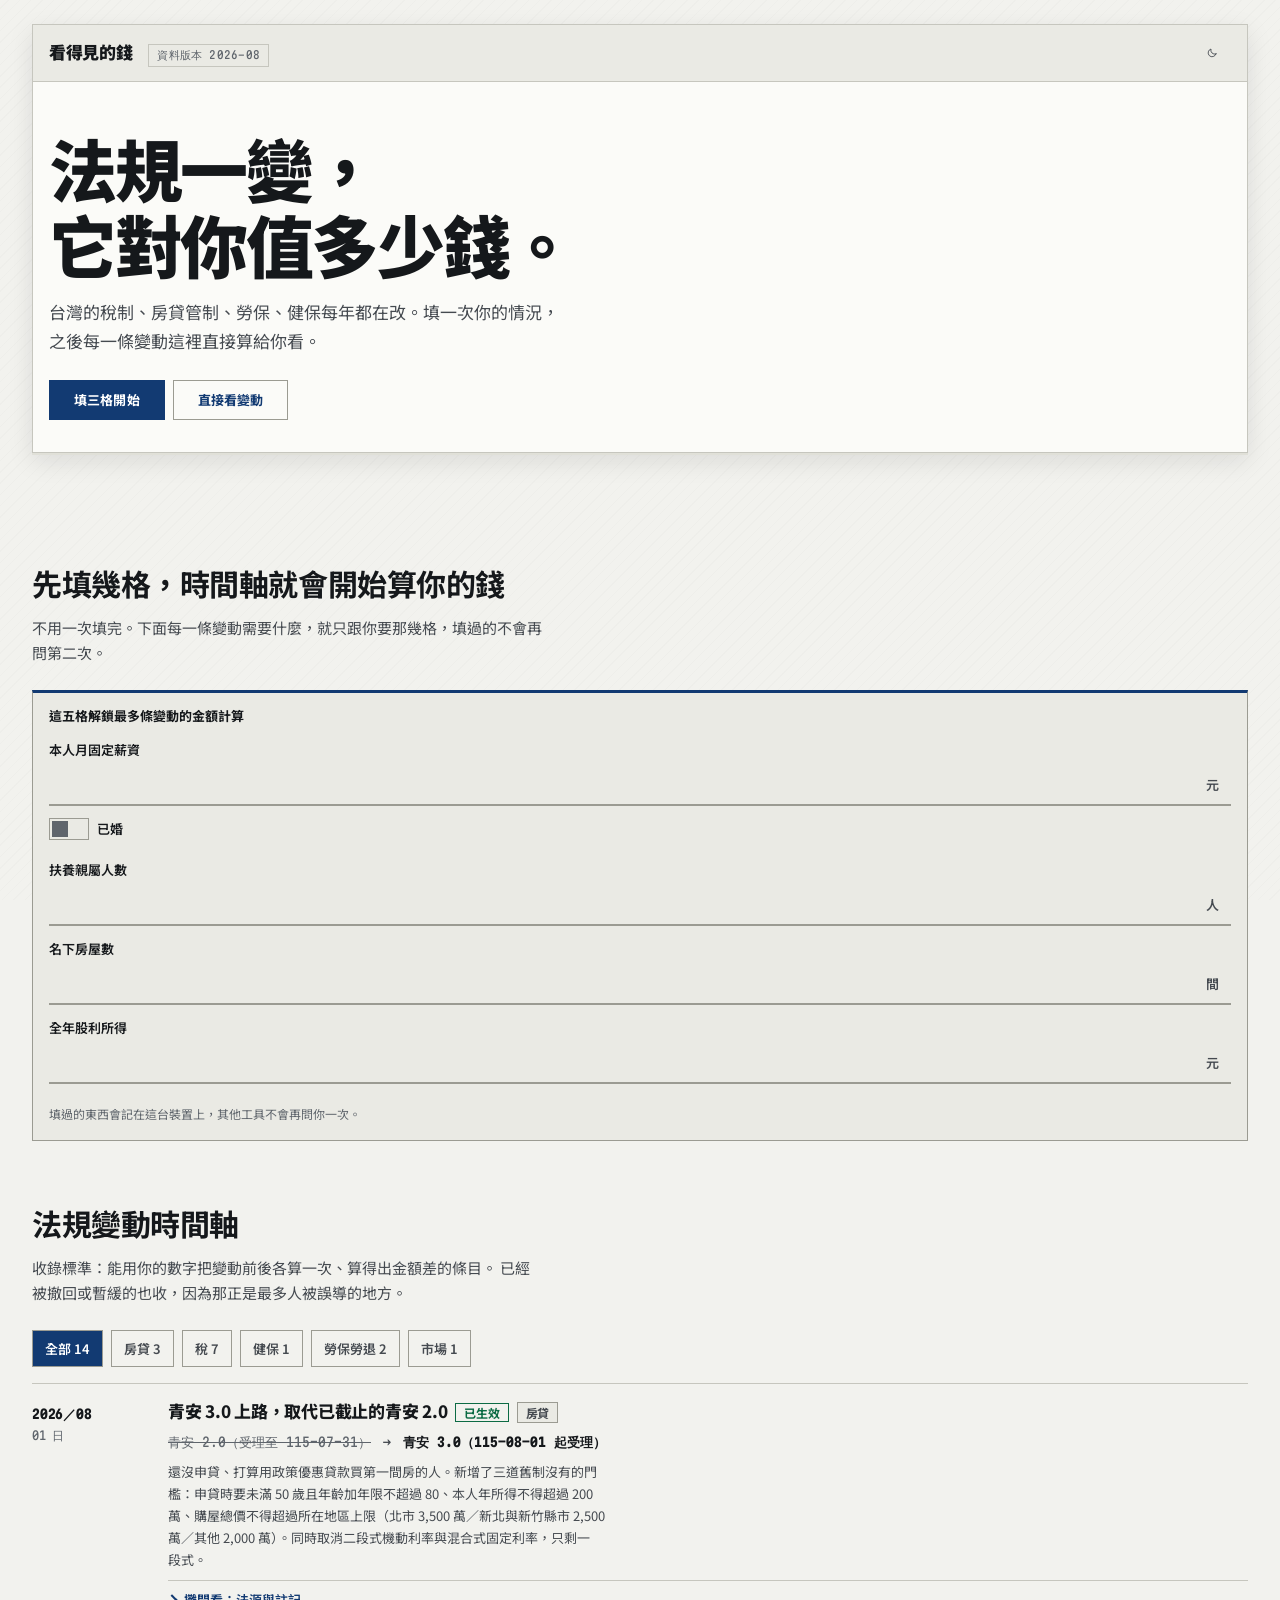
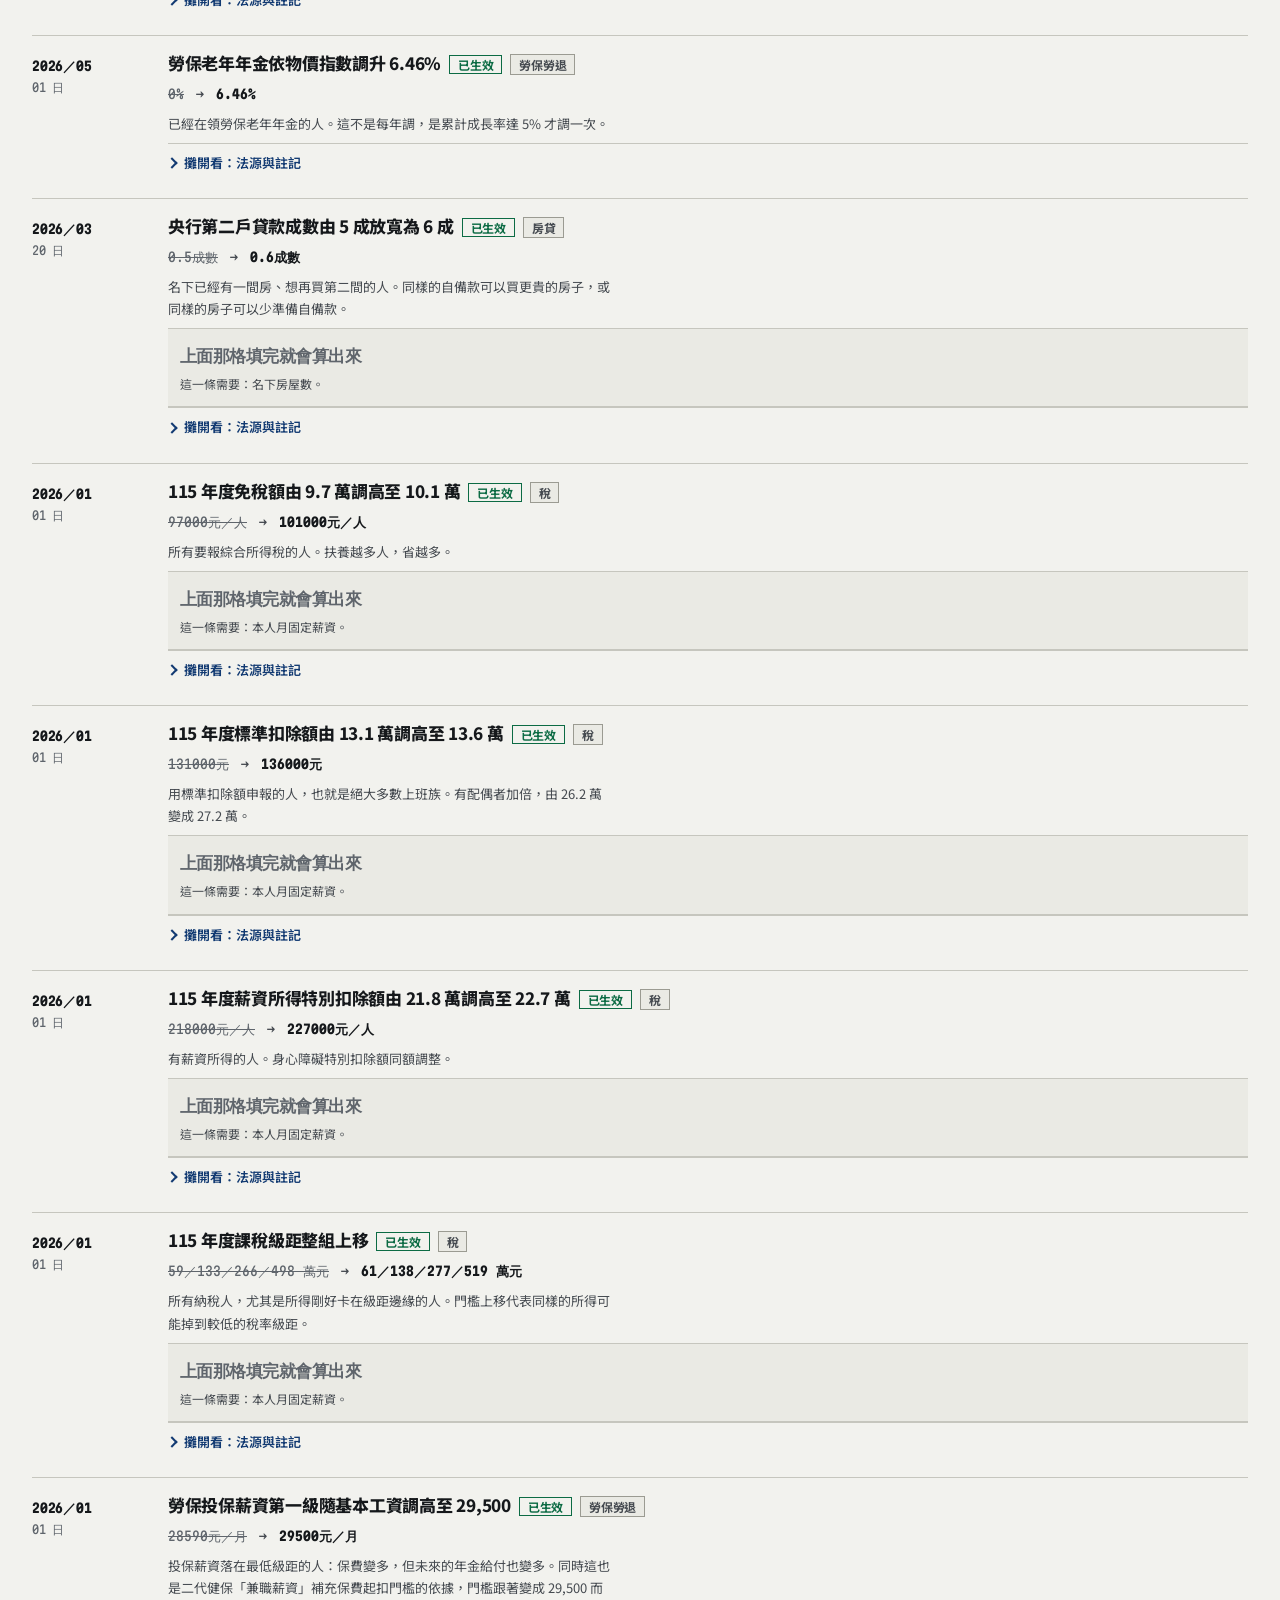
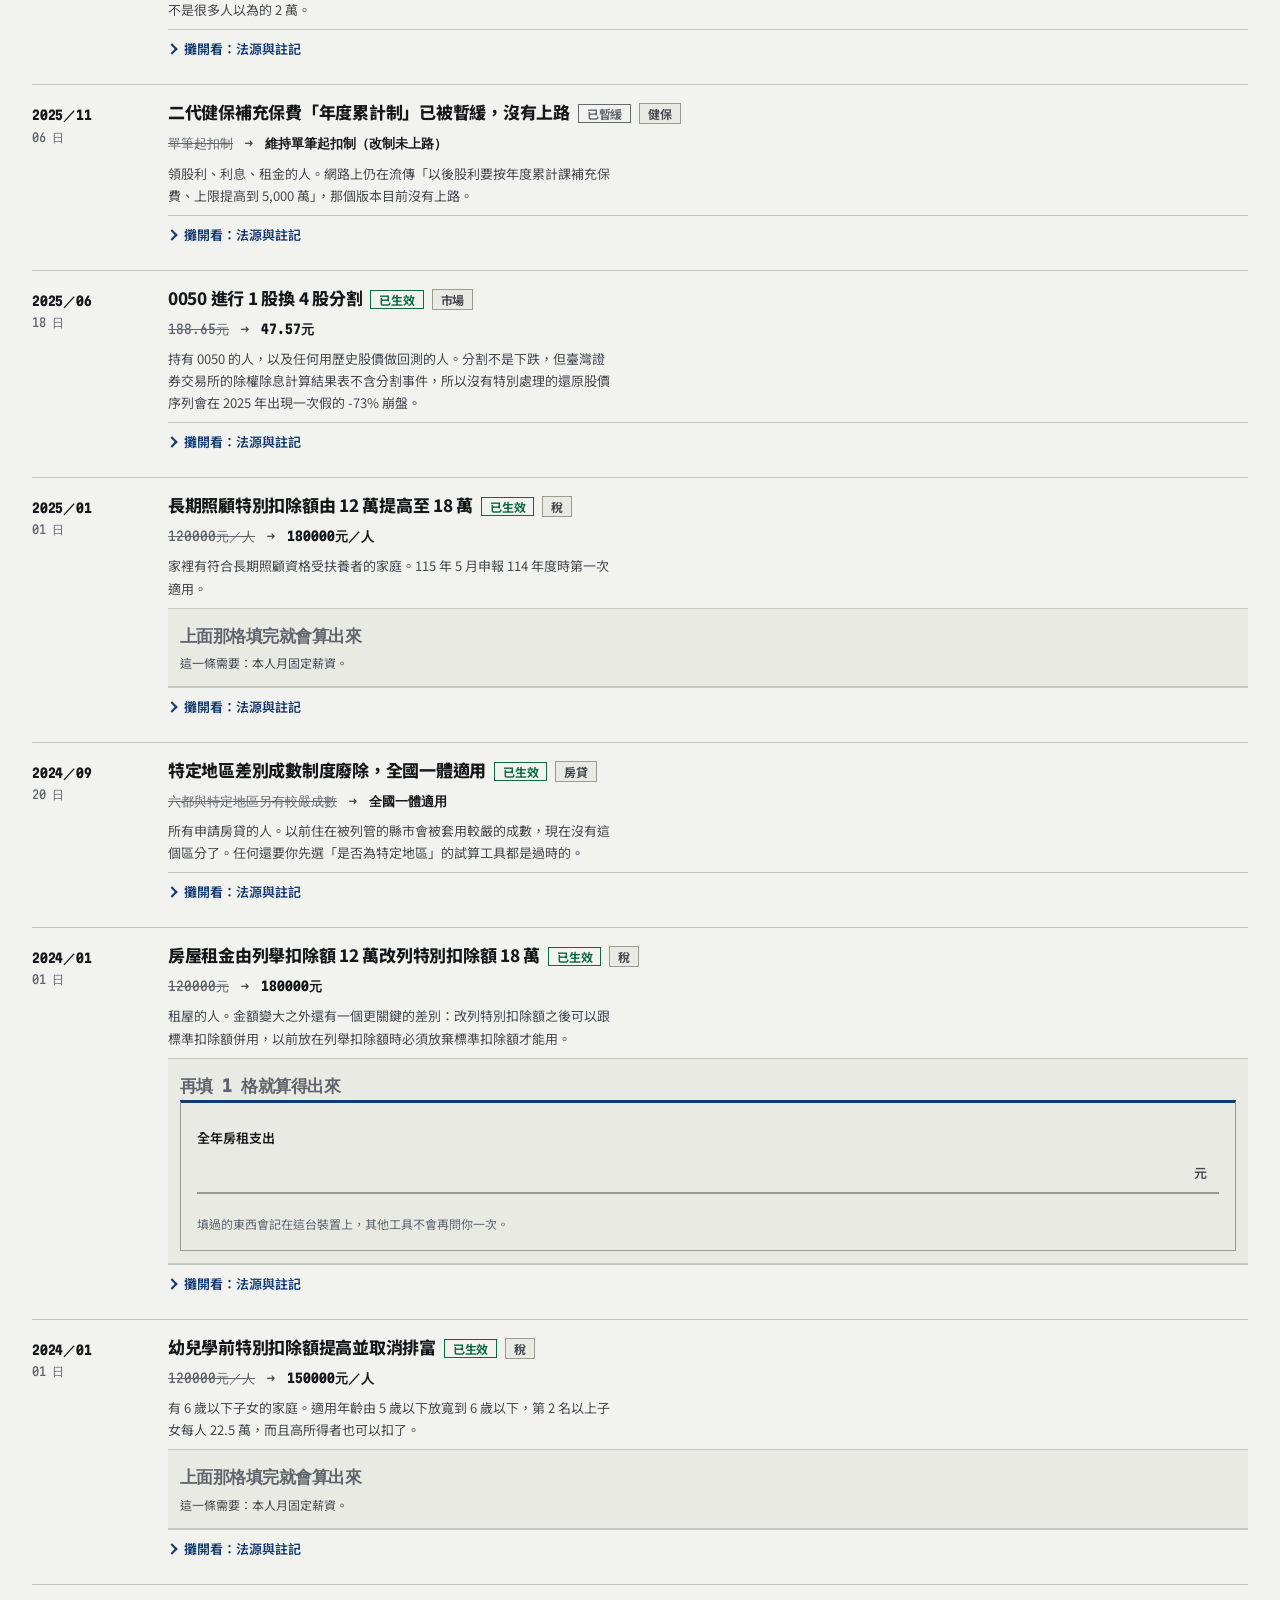
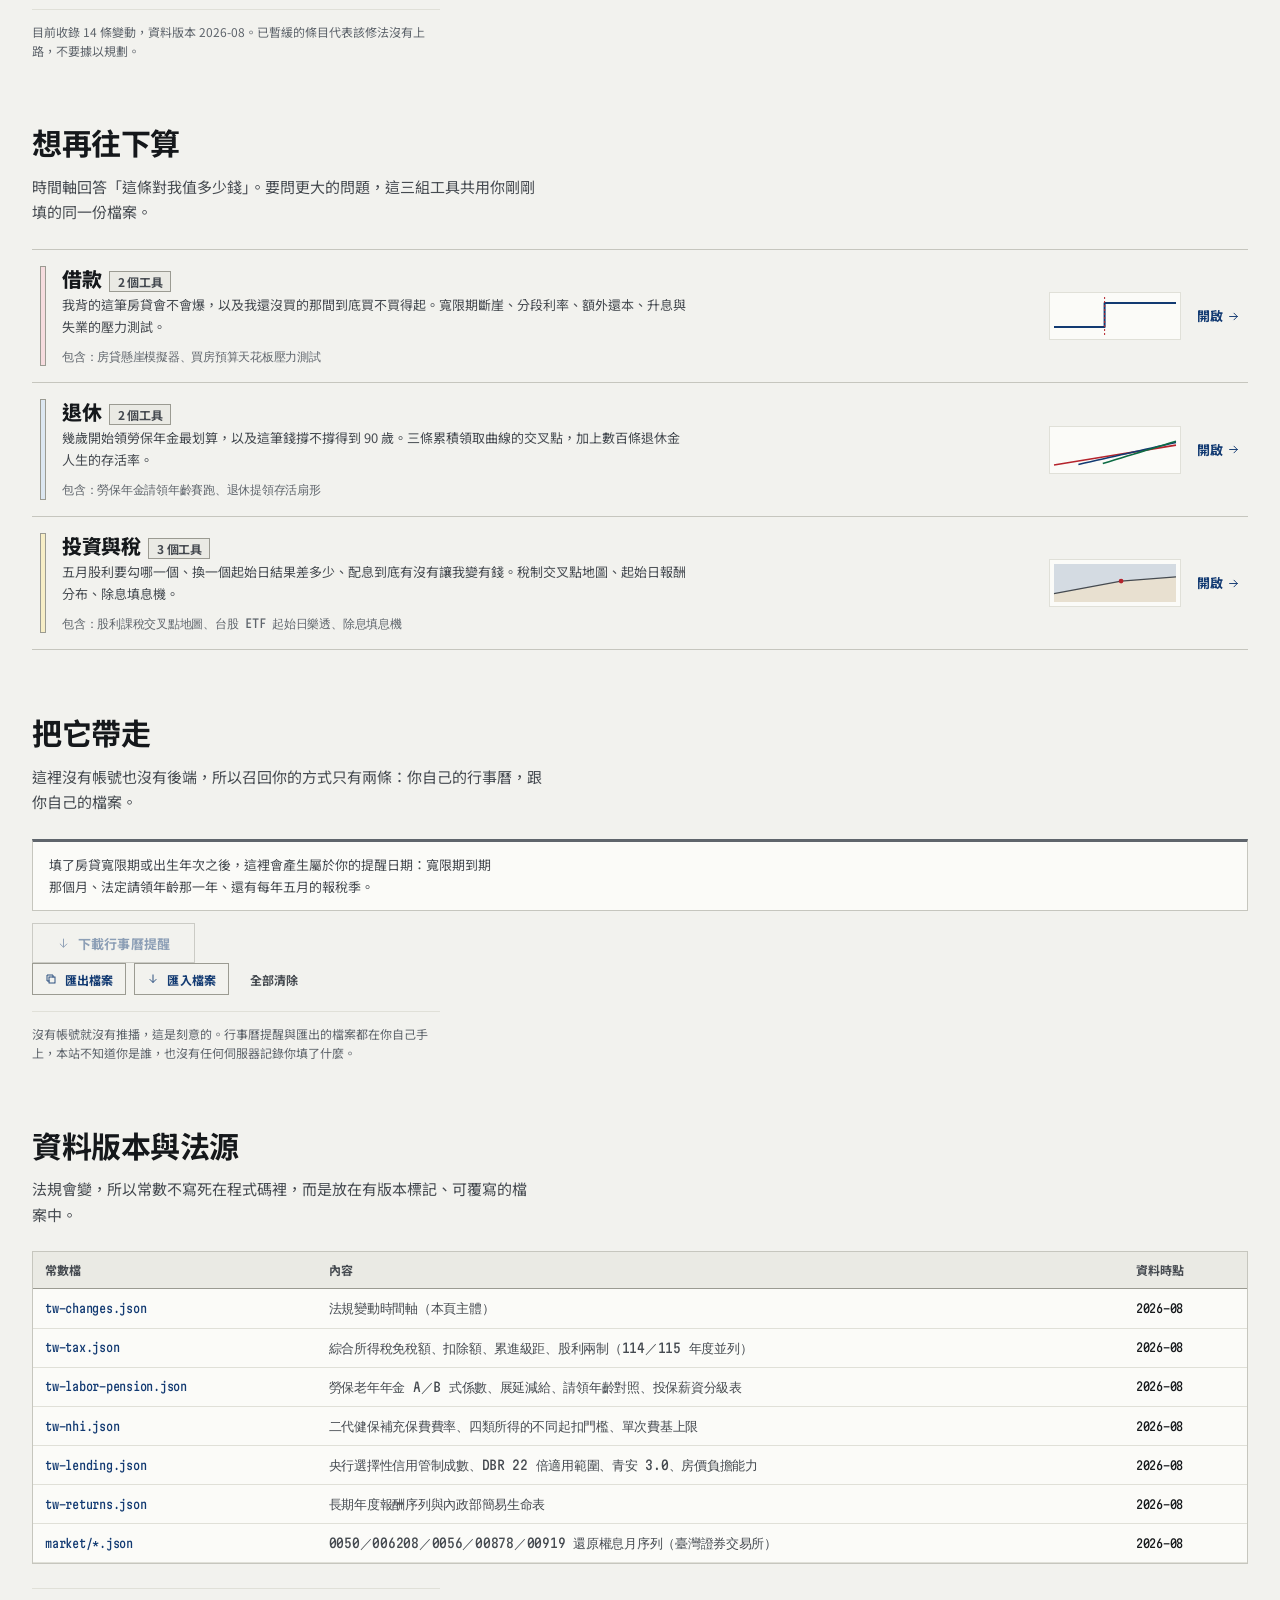
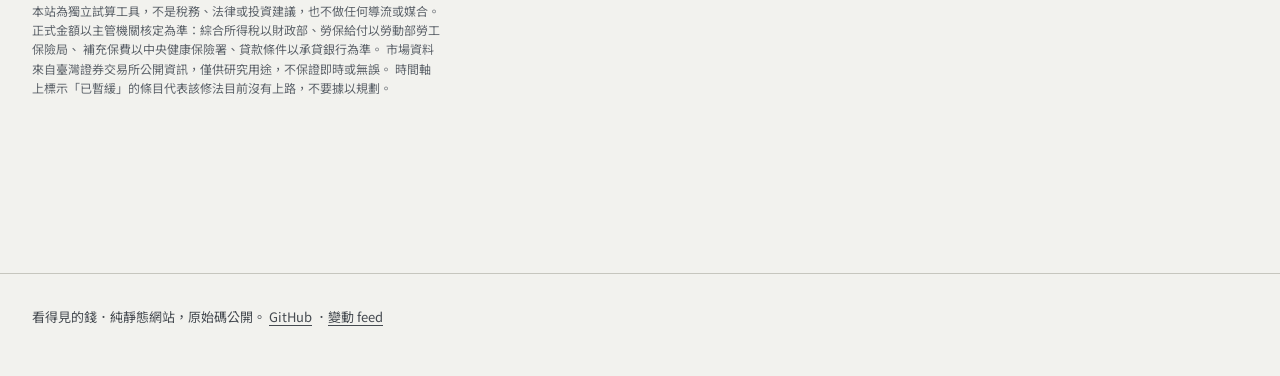
==== commit 769f8168: "轉向：從七個一次性計算機改為法規變動追蹤 使用者模擬審查的結論是七個工具品質沒問題但形態錯了：全部是一次性決策、 回訪頻率上限一年一次、而且每一個都要求使用者從頭再填一次自己的資料。 更糟的是「資料不" ====
--- a/index.html
+++ b/index.html
@@ -3,14 +3,15 @@
 <head>
 <meta charset="utf-8">
 <meta name="viewport" content="width=device-width, initial-scale=1, viewport-fit=cover">
-<title>看得見的錢｜台灣理財決策實驗室</title>
-<meta name="description" content="七個台灣人每年真的會遇到的財務決策，做成可以親手拖動、輸出分布與情境比較、每個數字都能攤開看法源的互動模型。純前端計算，資料不離開瀏覽器，不用登入。">
+<title>看得見的錢｜法規一變，就告訴你影響多少錢</title>
+<meta name="description" content="台灣的稅制、房貸管制、勞保、健保每年都在改。填一次你的情況，之後每一條法規變動，這裡直接算給你看對你影響多少錢。純前端計算，資料不離開瀏覽器，不用登入。">
 <meta name="color-scheme" content="light dark">
-<meta property="og:title" content="看得見的錢｜台灣理財決策實驗室">
-<meta property="og:description" content="房貸斷崖、預算天花板、勞保請領年齡、退休存活率、ETF 起始日運氣、股利課稅交叉點、除息填息。七張可以逐行核對的財務單據。">
+<meta property="og:title" content="看得見的錢｜法規一變，就告訴你影響多少錢">
+<meta property="og:description" content="青安 3.0、央行成數放寬、115 年度級距上移、二代健保修法喊卡。每一條都算給你看對你值多少錢。">
 <meta property="og:type" content="website">
 <meta property="og:locale" content="zh_TW">
 <link rel="icon" href="./favicon.svg" type="image/svg+xml">
+<link rel="alternate" type="application/json" href="./feed.json" title="看得見的錢．法規變動">
 <link rel="preconnect" href="https://fonts.googleapis.com">
 <link rel="preconnect" href="https://fonts.gstatic.com" crossorigin>
 <link href="https://fonts.googleapis.com/css2?family=Martian+Mono:wdth,wght@75,400..700&family=Noto+Sans+TC:wght@400;500;700;900&display=swap" rel="stylesheet">
@@ -21,87 +22,89 @@
 </head>
 <body>
 <!--
-THESIS: 把每一個財務決策做成一張能逐行核對的複寫聯單據，拒絕本品類固定端出的兩盤菜：深色霓虹儀表板，以及米色圓角的理財小幫手。
-OWN-WORLD: 台灣多聯式複寫單據。四種紙色（白／淡黃／淡粉／淡藍）承載四個並存情境；台灣制漲紅跌綠為語意色，印泥靛藍是唯一強調色；全站圓角 0；髮絲格線、騎縫虛線、底線式填寫格、硃砂印記；等寬數字全站對齊到同一條格線。
-STORY: 訪客在第一個畫面看懂這是一疊什麼樣的單據、為什麼值得信任，並在幾秒內挑走他此刻真正需要的那一張。
-FIRST VIEWPORT: 一張封面單據佔滿上半，抬頭是套件名與資料版本；下面一行由真正的計算引擎當場算出的實例，證明這裡的數字是算出來的不是寫上去的；再下面就是七張單據的明細表，逐行印出。
+THESIS: 法規會變，這對所有試算工具都是負債；本站把它翻成資產，做成一條會長大的變動時間軸，每一條都用使用者自己的數字算出「對你值多少錢」。拒絕本品類固定端出的兩盤菜：深色霓虹儀表板，以及米色圓角的理財小幫手。
+OWN-WORLD: 台灣多聯式複寫單據。四種紙色承載並存情境；台灣制漲紅跌綠為語意色，印泥靛藍是唯一強調色；全站圓角 0；髮絲格線、騎縫虛線、底線式填寫格、硃砂印記；等寬數字全站對齊到同一條格線。
+STORY: 訪客填一次自己的情況，看見每一條法規變動對他的金額；離開前把日期放進自己的行事曆；下次法規再變，回來時畫面直接告訴他這段期間有幾條影響他、合計多少錢。
+FIRST VIEWPORT: 單據抬頭與資料版本在最上；一句話說明這裡在做什麼；接著是「自從你上次來」或「填三格就開始算」的入口；再下面就是變動時間軸，最新的一條在最前面。
 FORM: 台灣金融複寫聯票據；為依共鳴排序的第 6 個方向；seed key bc85ad9e。
 FINISH: unreviewed and undocumented is unfinished; this build ends with the finish review, the verdict, and DESIGN.md
 -->
-<a class="skip-link" href="#tools">跳到工具清單</a>
+<a class="skip-link" href="#timeline">跳到變動時間軸</a>
 
 <main class="wrap hub">
 
-  <!-- ============ 封面單據 ============ -->
+  <!-- ============ 封面 ============ -->
   <section class="sheet sheet--raised cover">
     <div class="sheet__head">
       <span class="cover__org">看得見的錢</span>
-      <span class="datestamp" id="dataver">資料版本 2026-08</span>
+      <span class="datestamp" id="dataver">資料版本 —</span>
       <span class="topbar__spacer"></span>
       <span id="coverActions"></span>
     </div>
 
     <div class="cover__body">
-      <h1 class="cover__title">你的錢會怎麼走，<br>拖一下就看得到。</h1>
+      <h1 class="cover__title">法規一變，<br>它對你值多少錢。</h1>
       <p class="cover__lede">
-        七個台灣人每年真的會遇到的財務決策，做成可以親手操作的互動模型。
-        不用登入，計算全在你的瀏覽器裡跑。
+        台灣的稅制、房貸管制、勞保、健保每年都在改。填一次你的情況，
+        之後每一條變動這裡直接算給你看。
       </p>
-      <div class="btnrow">
-        <a class="btn" href="#tools">看七張單據</a>
-        <a class="btn btn--ghost" href="#how">為什麼是這七張</a>
-      </div>
+      <div class="btnrow" id="coverCta"></div>
     </div>
 
-    <!-- 當場算給你看：這一行的數字是頁面載入時用同一套引擎算出來的 -->
-    <div class="proof" id="proof">
-      <div class="proof__label">現在用這套引擎算一次給你看</div>
-      <p class="proof__line" id="proofLine">計算中…</p>
+    <div class="proof" id="proof" hidden>
+      <div class="proof__label" id="proofLabel"></div>
+      <p class="proof__line" id="proofLine"></p>
       <p class="proof__note" id="proofNote"></p>
     </div>
   </section>
 
-  <!-- ============ 七張單據明細 ============ -->
+  <!-- ============ 自從你上次來 ============ -->
+  <div id="newSince"></div>
+
+  <!-- ============ 填三格就開始算 ============ -->
+  <section class="section" id="quickfill">
+    <h2>先填幾格，時間軸就會開始算你的錢</h2>
+    <p class="section__lede">
+      不用一次填完。下面每一條變動需要什麼，就只跟你要那幾格，填過的不會再問第二次。
+    </p>
+    <div id="askHost"></div>
+  </section>
+
+  <!-- ============ 變動時間軸 ============ -->
+  <section class="section" id="timeline">
+    <h2>法規變動時間軸</h2>
+    <p class="section__lede">
+      收錄標準：能用你的數字把變動前後各算一次、算得出金額差的條目。
+      已經被撤回或暫緩的也收，因為那正是最多人被誤導的地方。
+    </p>
+    <div class="filters" id="filters"></div>
+    <ul class="tl" id="tl"></ul>
+    <p class="disclaimer" id="tlFoot"></p>
+  </section>
+
+  <!-- ============ 深入試算 ============ -->
   <section class="section" id="tools">
-    <h2>七張單據</h2>
+    <h2>想再往下算</h2>
     <p class="section__lede">
-      每一張都對應一個具體的、有時間壓力的決定。挑你現在正在煩的那一張就好。
+      時間軸回答「這條對我值多少錢」。要問更大的問題，這三組工具共用你剛剛填的同一份檔案。
     </p>
     <ul class="docs" id="docs"></ul>
   </section>
 
-  <!-- ============ 立場 ============ -->
-  <section class="section" id="how">
-    <h2>為什麼是這七張，以及它們跟別人不一樣的地方</h2>
-    <div class="terms">
-      <div class="term">
-        <h3>輸出分布與情境，不輸出一個數字</h3>
-        <p>市面上的試算工具給你一個答案就結束了。你真正要知道的是「我離那條線多遠」、「換一個起始日會差多少」、「如果升息兩碼還撐不撐得住」。所以這裡的每張單據都能同時攤開好幾個情境比較，而不是算一次清空一次。</p>
-      </div>
-      <div class="term">
-        <h3>資料不足就拒答</h3>
-        <p>樣本不夠、法規還沒上路、模型不適用的時候，畫面會直接說「這個問題現在回答不了」，並告訴你可以回答的範圍在哪裡。畫一個看起來很專業但其實沒有根據的圖，比不給還糟。</p>
-      </div>
-      <div class="term">
-        <h3>每個數字都能攤開看公式與法源</h3>
-        <p>每一張單據都有可以展開的算式抽屜，把代入的數值與依據的法條原文攤在你面前。稅率、級距、費率、給付係數全部放在有版本標記的常數檔裡，畫面上永遠看得到資料版本，而且你可以自己改。</p>
-      </div>
-      <div class="term">
-        <h3>資料不離開你的瀏覽器</h3>
-        <p>沒有帳號、沒有後端、沒有分析追蹤。你填的所得、貸款、年資只存在這台裝置的瀏覽器裡。要把情境傳給伴侶或行員，按「複製情境連結」把整組數字編進網址就好。</p>
-      </div>
-      <div class="term">
-        <h3>不做單向恐嚇，也不做單向鼓吹</h3>
-        <p>呈現壞情境的時候會同時給誠實的對照。例如把寬限期畫成一道斷崖，就必須同時說清楚「寬限期不會增加你的還款能力」；講配息不等於報酬，就必須同時呈現高股息在下跌年份現金流較穩定的一面。結論交還給你。</p>
-      </div>
-    </div>
+  <!-- ============ 帶著走 ============ -->
+  <section class="section" id="carry">
+    <h2>把它帶走</h2>
+    <p class="section__lede">
+      這裡沒有帳號也沒有後端，所以召回你的方式只有兩條：你自己的行事曆，跟你自己的檔案。
+    </p>
+    <div class="carry" id="carryHost"></div>
   </section>
 
-  <!-- ============ 法源與資料版本 ============ -->
+  <!-- ============ 法源 ============ -->
   <section class="section" id="sources">
     <h2>資料版本與法源</h2>
     <p class="section__lede">
-      法規會變，所以常數不寫死在程式碼裡，而是放在有版本標記、可覆寫的檔案中。以下是目前這一版採用的來源。
+      法規會變，所以常數不寫死在程式碼裡，而是放在有版本標記、可覆寫的檔案中。
     </p>
     <div class="ledger-wrap ledger-wrap--auto">
       <table class="ledger">
@@ -116,6 +119,7 @@
       正式金額以主管機關核定為準：綜合所得稅以財政部、勞保給付以勞動部勞工保險局、
       補充保費以中央健康保險署、貸款條件以承貸銀行為準。
       市場資料來自臺灣證券交易所公開資訊，僅供研究用途，不保證即時或無誤。
+      時間軸上標示「已暫緩」的條目代表該修法目前沒有上路，不要據以規劃。
     </p>
   </section>
 </main>
@@ -125,6 +129,7 @@
     <p>
       看得見的錢．純靜態網站，原始碼公開。
       <a href="https://github.com/fengfeng1021/visible-money-tw">GitHub</a>
+      ．<a href="./feed.json">變動 feed</a>
     </p>
   </div>
 </footer>
@@ -132,6 +137,6 @@
 <script src="./assets/js/vendor/gsap.min.js"></script>
 <script src="./assets/js/vendor/CustomEase.min.js"></script>
 <script src="./assets/js/vendor/ScrollTrigger.min.js"></script>
-<script type="module" src="./assets/js/hub.js"></script>
+<script type="module" src="./assets/js/home.js"></script>
 </body>
 </html>
--- a/assets/css/components.css
+++ b/assets/css/components.css
@@ -895,3 +895,149 @@
   .workbench__inputs { order: 2; }
 }
 .workbench__out, .workbench__inputs { min-width: 0; }
+
+/* ==========================================================================
+   19. 財務檔案：缺什麼問什麼
+   ========================================================================== */
+.askbox {
+  border: 1px solid var(--rule-strong);
+  border-top: 3px solid var(--accent);
+  background: var(--sheet-sunk);
+  padding: var(--s-3) var(--s-4) var(--s-4);
+}
+.askbox__lead {
+  font-size: var(--t-sm);
+  font-weight: 700;
+  color: var(--ink);
+  margin: 0 0 var(--s-3);
+  max-width: none;
+}
+.askbox__grid {
+  display: grid;
+  gap: 0 var(--s-4);
+  grid-template-columns: 1fr;
+}
+@container (min-width: 30rem) { .askbox__grid { grid-template-columns: 1fr 1fr; } }
+@container (min-width: 52rem) { .askbox__grid { grid-template-columns: repeat(3, 1fr); } }
+.askbox__note {
+  margin: var(--s-2) 0 0;
+  font-size: var(--t-xs);
+  color: var(--ink-3);
+  max-width: none;
+}
+.field--compact { margin-bottom: var(--s-3); }
+.field--compact .field__hint { display: none; }
+
+/* 填寫進度 */
+.prog { margin-bottom: var(--s-5); }
+.prog__bar {
+  height: 8px;
+  border: 1px solid var(--rule-strong);
+  background: var(--sheet-sunk);
+  display: block;
+}
+.prog__fill { display: block; height: 100%; background: var(--accent); }
+.prog__text { font-size: var(--t-sm); color: var(--ink-2); margin: var(--s-2) 0 0; }
+
+/* ==========================================================================
+   20. 法規變動時間軸
+   ========================================================================== */
+.tl { list-style: none; margin: 0; padding: 0; border-top: 1px solid var(--rule); }
+
+.tl__item {
+  border-bottom: 1px solid var(--rule);
+  display: grid;
+  grid-template-columns: 7.5rem minmax(0, 1fr);
+  gap: 0 var(--s-4);
+  padding: var(--s-4) 0;
+}
+@media (max-width: 44rem) {
+  .tl__item { grid-template-columns: 1fr; gap: var(--s-2); }
+}
+
+.tl__when {
+  font-family: var(--font-mono);
+  font-stretch: 75%;
+  font-variant-numeric: tabular-nums;
+  font-size: var(--t-xs);
+  color: var(--ink-3);
+  letter-spacing: -0.02em;
+  padding-top: 3px;
+}
+.tl__when b { display: block; color: var(--ink); font-size: var(--t-sm); font-weight: 700; }
+
+.tl__main { min-width: 0; }
+.tl__title {
+  font-size: var(--t-md);
+  font-weight: 800;
+  letter-spacing: -0.015em;
+  margin: 0 0 var(--s-2);
+  display: flex;
+  flex-wrap: wrap;
+  align-items: baseline;
+  gap: var(--s-2);
+}
+.tl__who { font-size: var(--t-sm); color: var(--ink-2); margin: 0 0 var(--s-2); max-width: var(--measure); }
+
+.tl__delta {
+  display: flex;
+  flex-wrap: wrap;
+  align-items: baseline;
+  gap: var(--s-2) var(--s-3);
+  font-family: var(--font-mono);
+  font-stretch: 75%;
+  font-variant-numeric: tabular-nums;
+  font-size: var(--t-sm);
+  color: var(--ink-2);
+  margin-bottom: var(--s-2);
+}
+.tl__delta s { color: var(--ink-3); text-decoration-thickness: 1px; }
+.tl__delta b { color: var(--ink); }
+
+/* 對你的影響：這一格才是整個產品的理由 */
+.tl__impact {
+  border: 1px solid var(--rule);
+  border-left: 0; border-right: 0;
+  background: var(--sheet);
+  padding: var(--s-3);
+  margin-top: var(--s-2);
+}
+.tl__impact-amount {
+  font-family: var(--font-mono);
+  font-stretch: 75%;
+  font-variant-numeric: tabular-nums;
+  font-size: var(--t-xl);
+  font-weight: 700;
+  letter-spacing: -0.03em;
+  display: block;
+}
+.tl__impact[data-dir="good"] .tl__impact-amount { color: var(--down); }
+.tl__impact[data-dir="bad"] .tl__impact-amount { color: var(--up); }
+.tl__impact-why { font-size: var(--t-xs); color: var(--ink-2); margin: var(--s-1) 0 0; max-width: none; }
+.tl__impact--muted { background: var(--sheet-sunk); }
+.tl__impact--muted .tl__impact-amount { font-size: var(--t-md); color: var(--ink-3); }
+
+.tl__status {
+  font-size: var(--t-xs);
+  font-weight: 700;
+  padding: 1px var(--s-2);
+  border: 1px solid currentColor;
+  white-space: nowrap;
+}
+.tl__status[data-s="in-force"] { color: var(--down); }
+.tl__status[data-s="scheduled"] { color: var(--accent); }
+.tl__status[data-s="shelved"] { color: var(--stamp-void); }
+.tl__status[data-s="repealed"] { color: var(--ink-3); }
+
+/* 上次來訪之後的新變動 */
+.newsince {
+  border: 2px solid var(--accent);
+  background: var(--accent-wash);
+  padding: var(--s-4);
+  margin-bottom: var(--s-5);
+}
+.newsince__lead { font-size: var(--t-lg); font-weight: 800; margin: 0 0 var(--s-2); letter-spacing: -0.02em; }
+.newsince__body { font-size: var(--t-sm); color: var(--ink-2); margin: 0; max-width: var(--measure); }
+
+/* 篩選列 */
+.filters { display: flex; flex-wrap: wrap; gap: var(--s-2); margin-bottom: var(--s-4); }
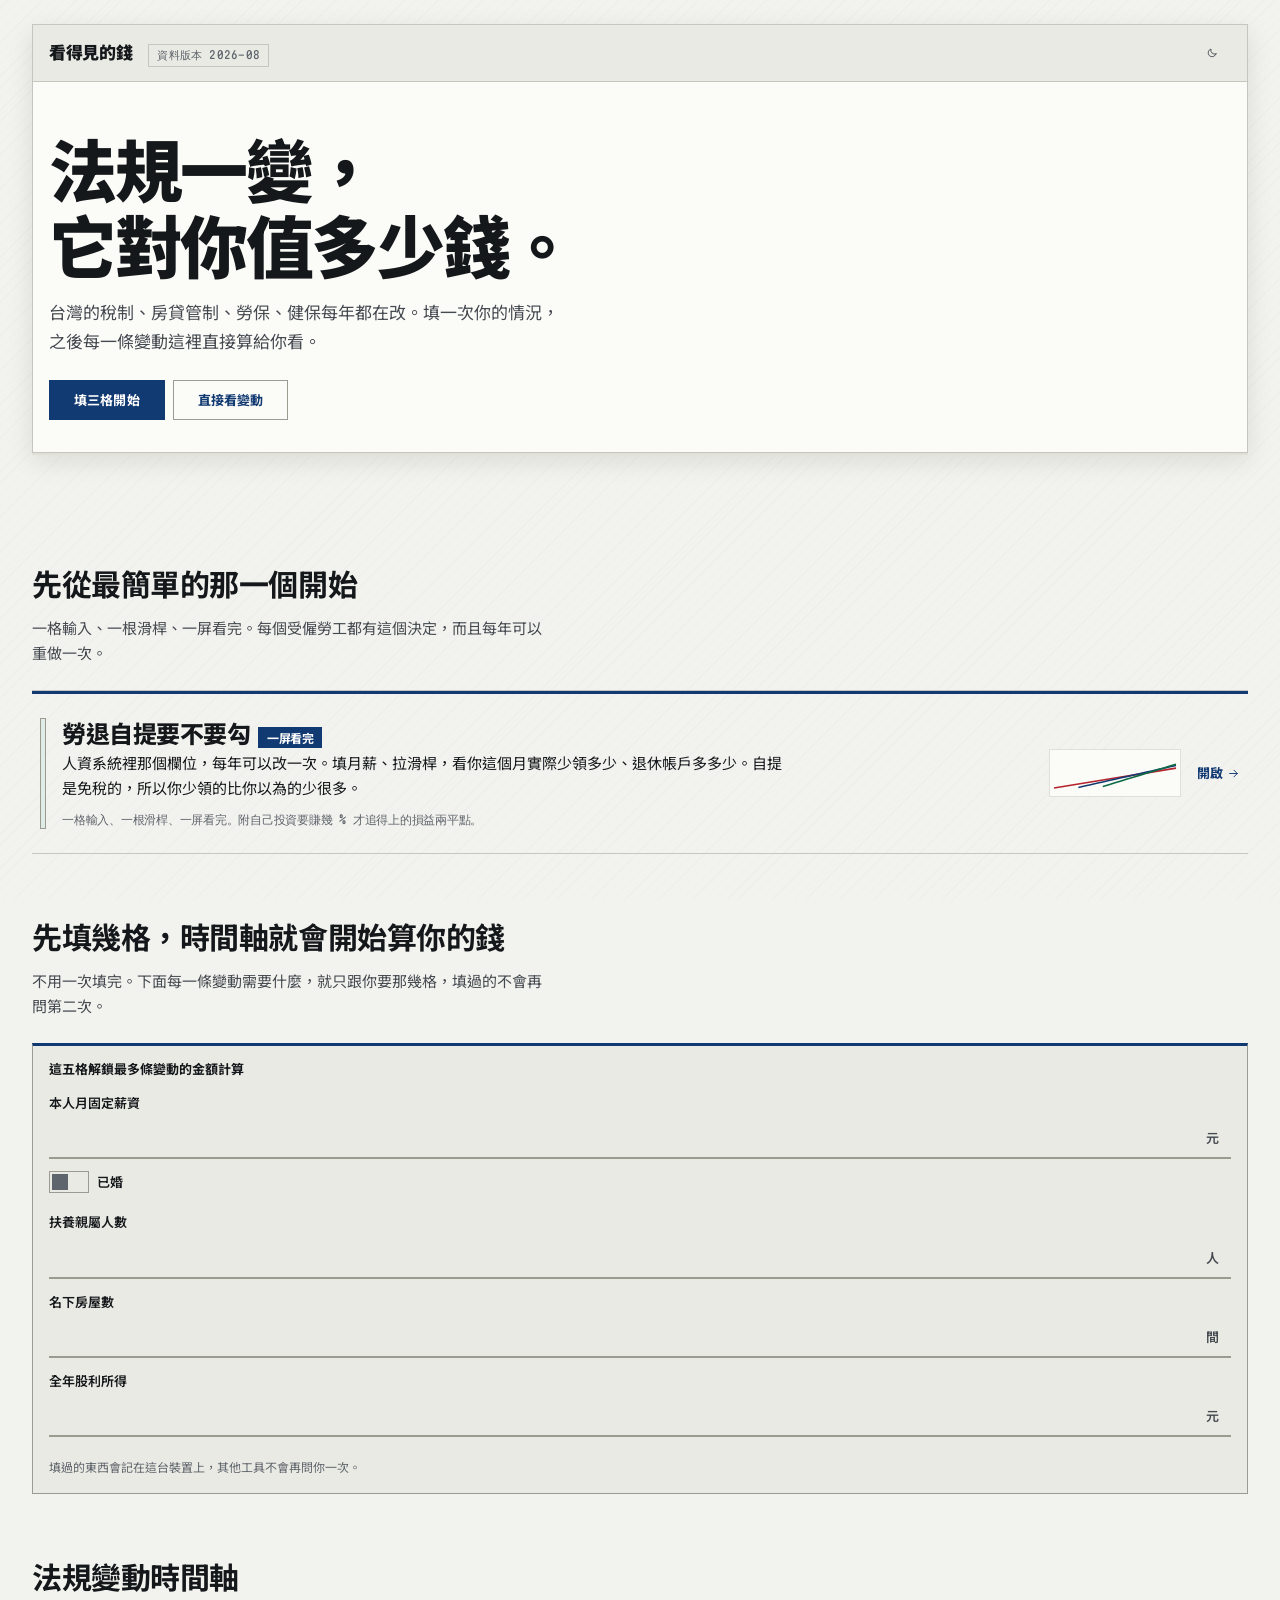
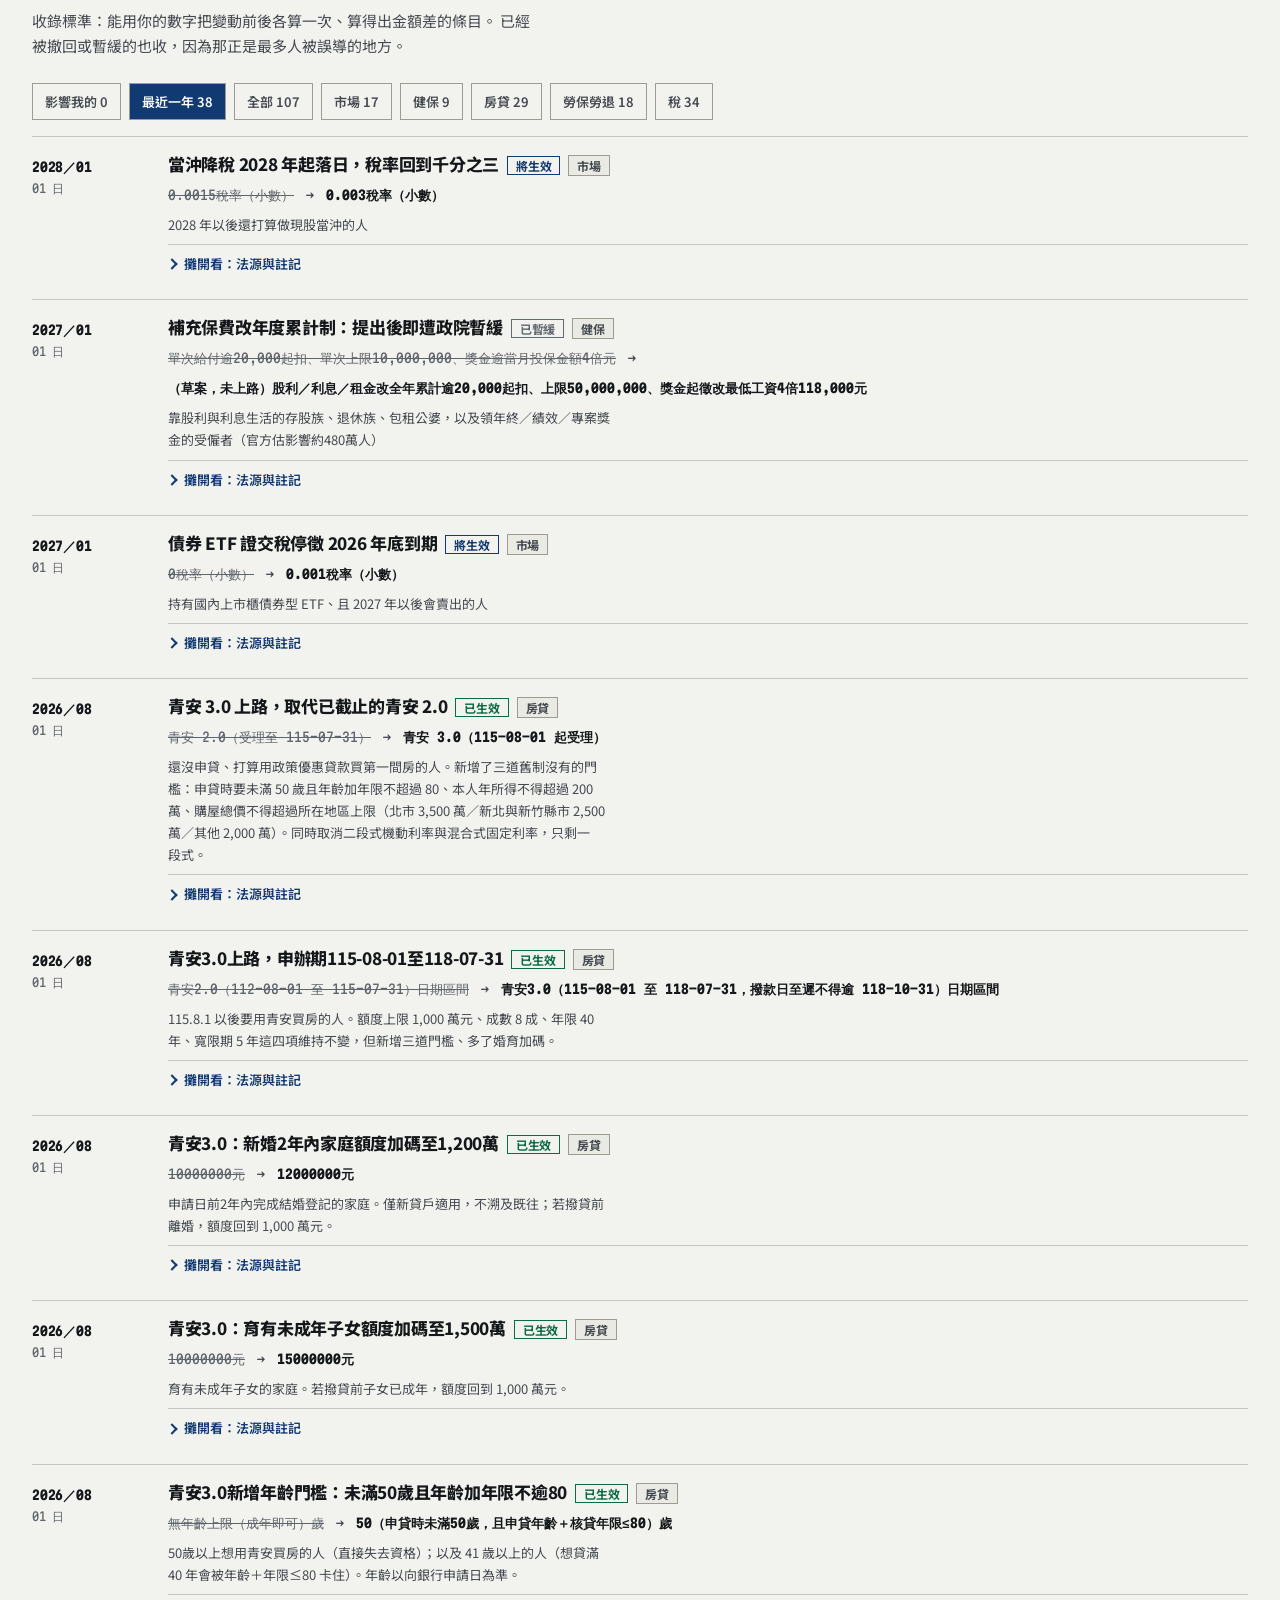
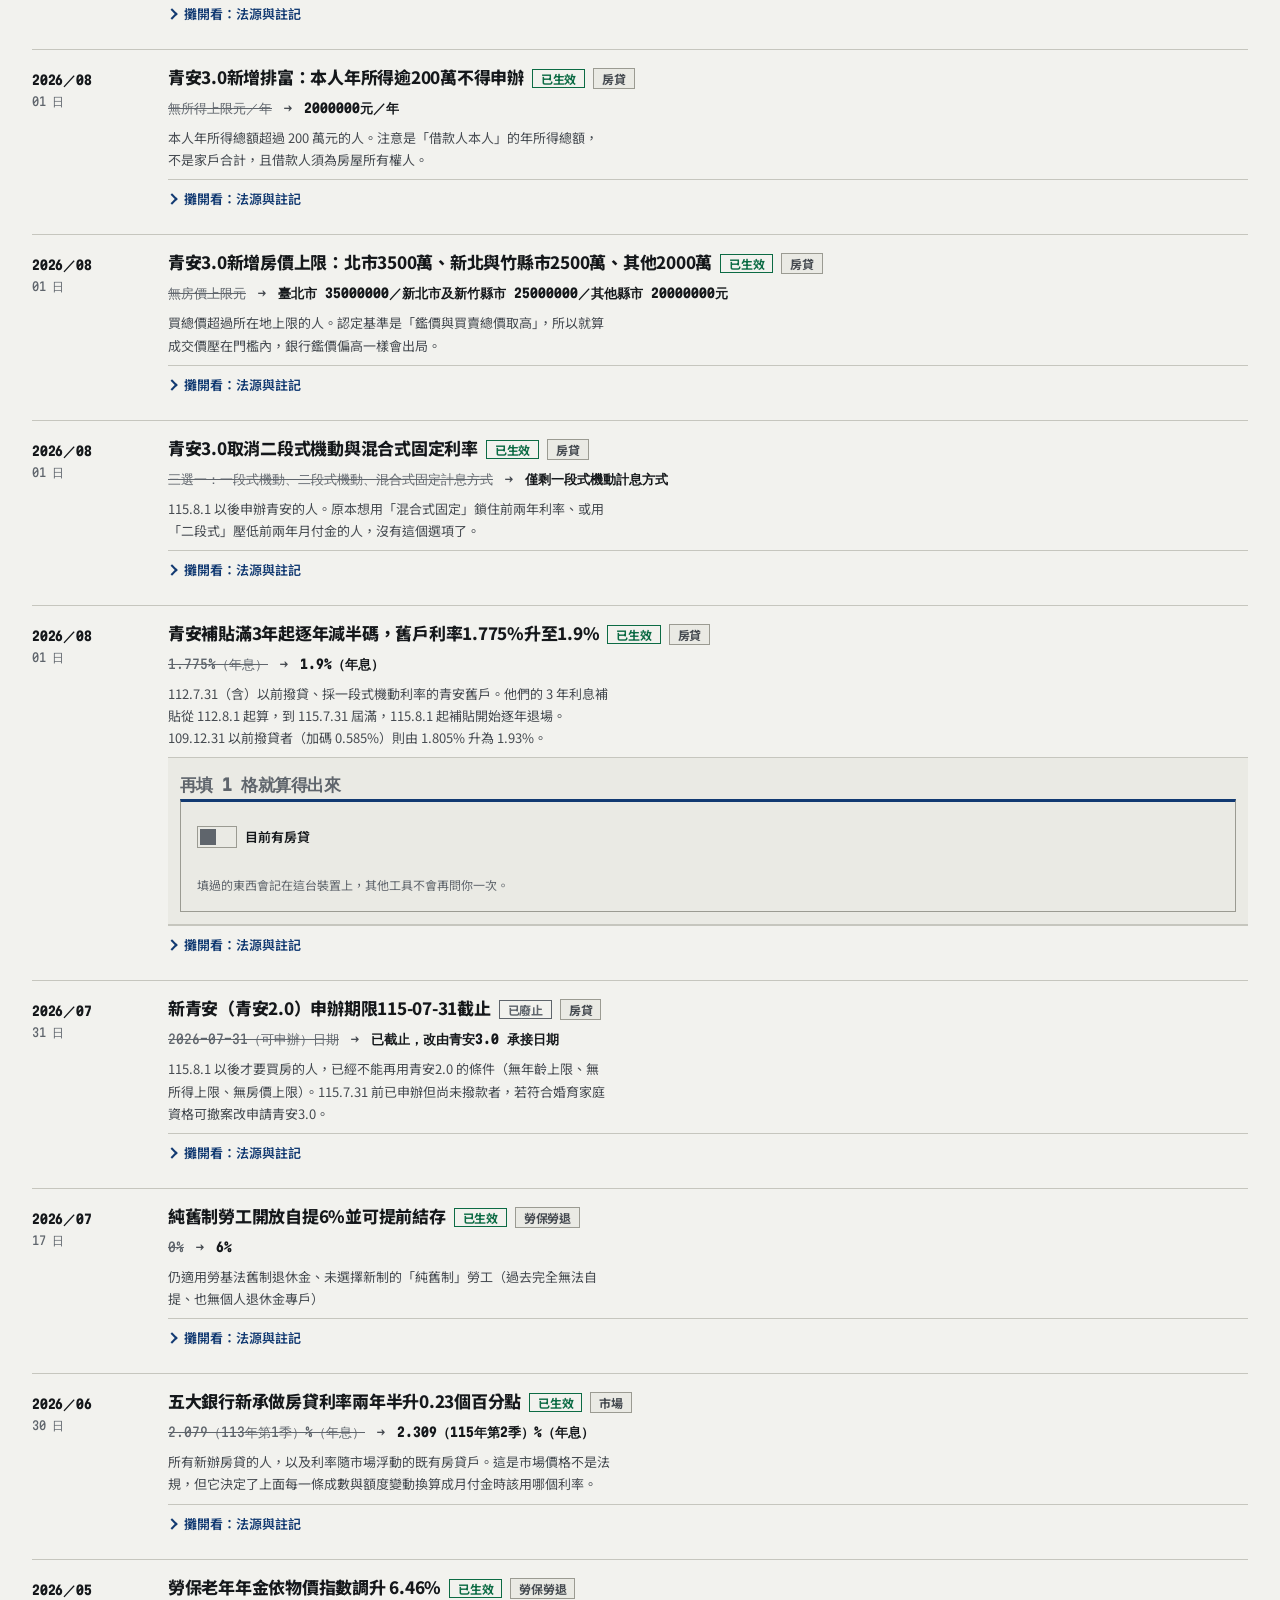
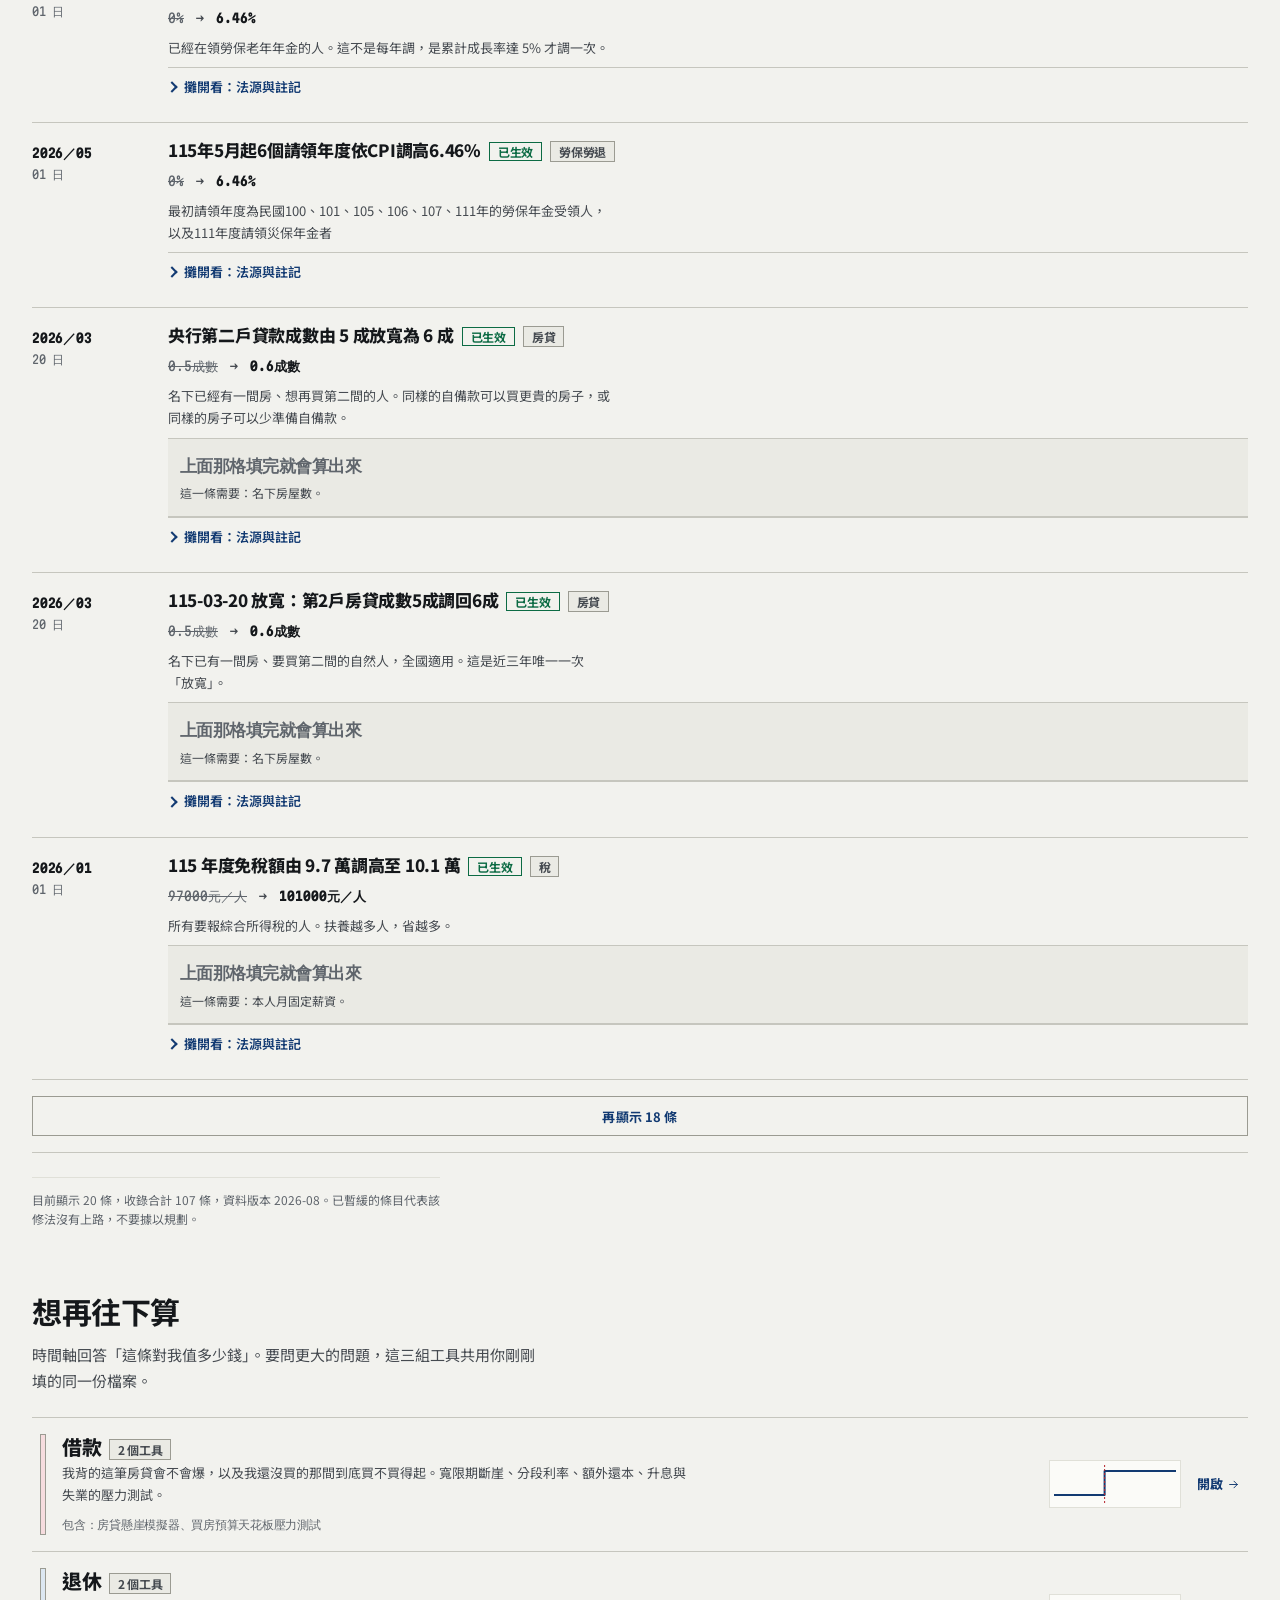
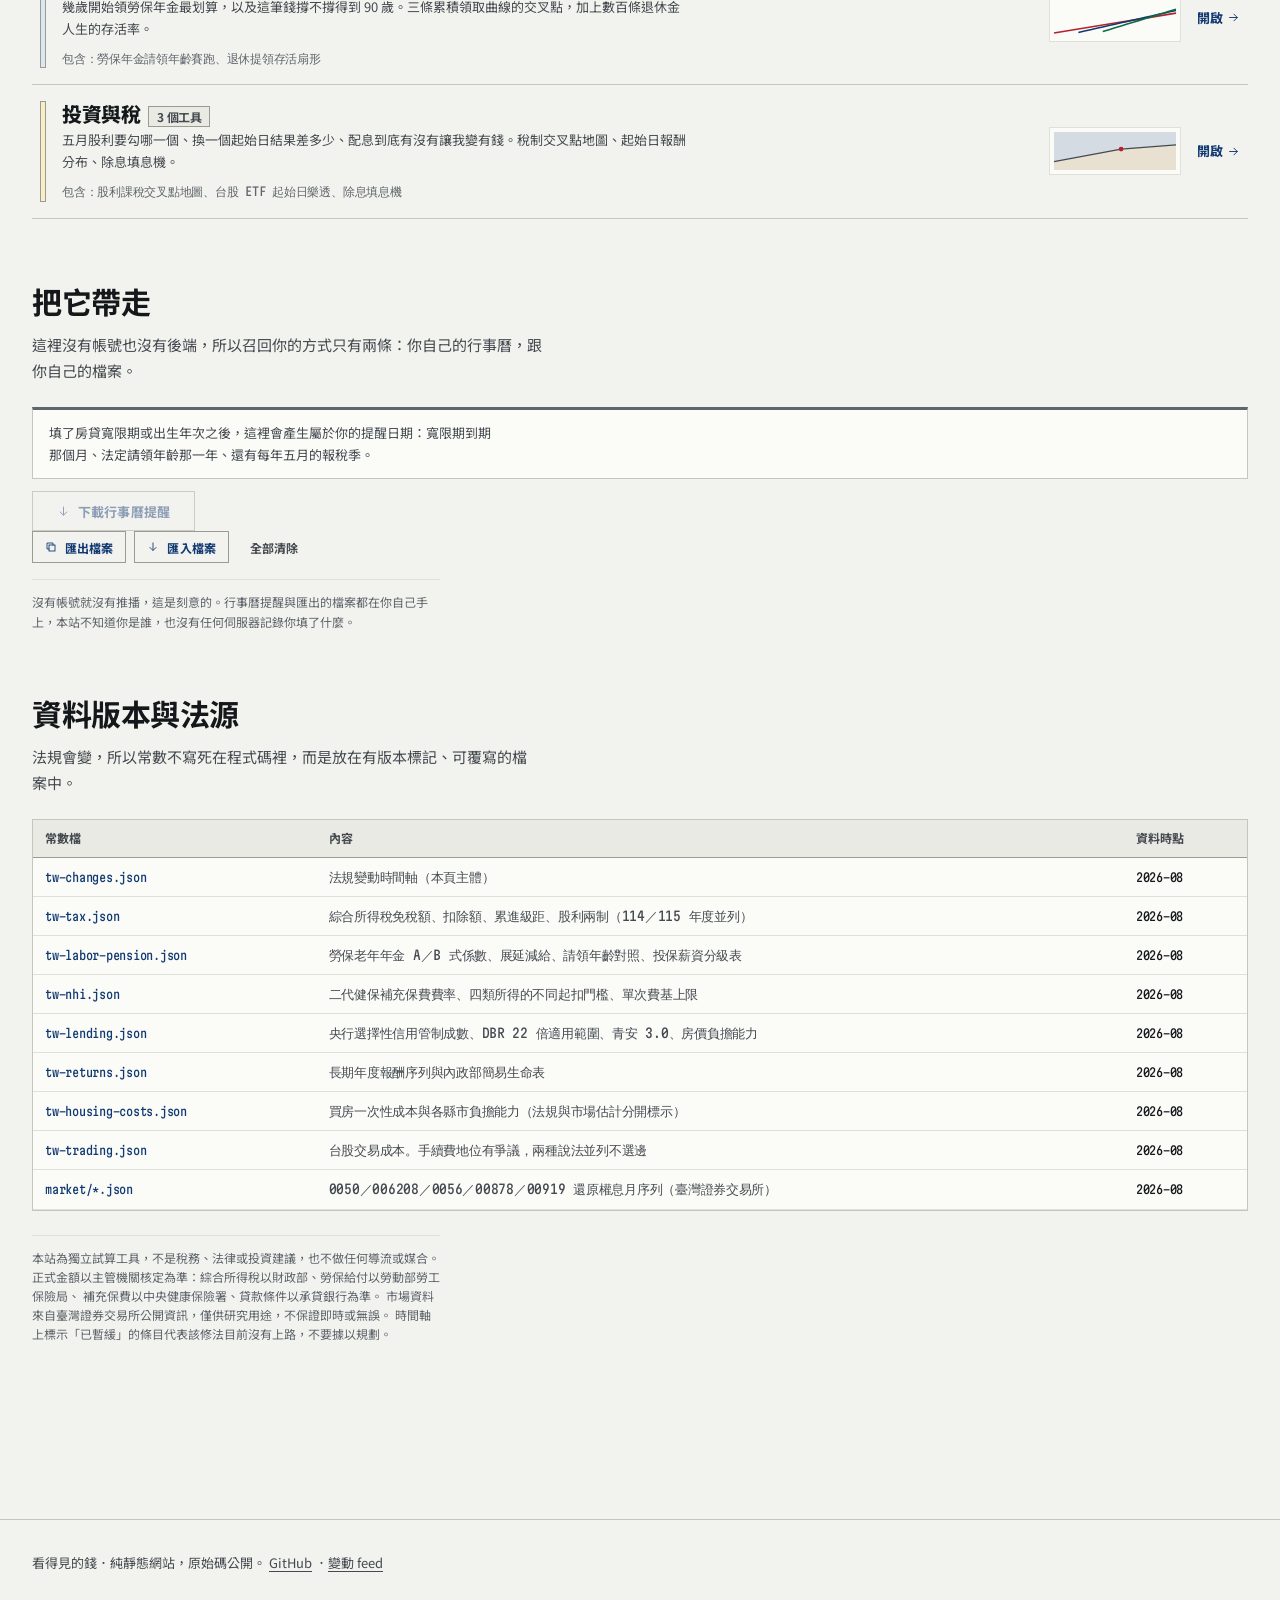
==== commit 8e0e00fb: "做一個大眾版：勞退自提，一格輸入一根滑桿一屏看完 回頭看調研資料，我的選題函數是「差異化 × 視覺潛力 × 靜態可行性」， 這組判準會系統性地把「簡單又大眾」的東西刷掉。勞退自提滑桿當時就在候選名單上" ====
--- a/index.html
+++ b/index.html
@@ -60,6 +60,15 @@
 
   <!-- ============ 自從你上次來 ============ -->
   <div id="newSince"></div>
+
+  <!-- ============ 最簡單的那一個，放最前面 ============ -->
+  <section class="section" id="simple">
+    <h2>先從最簡單的那一個開始</h2>
+    <p class="section__lede">
+      一格輸入、一根滑桿、一屏看完。每個受僱勞工都有這個決定，而且每年可以重做一次。
+    </p>
+    <ul class="docs" id="simpleDoc"></ul>
+  </section>
 
   <!-- ============ 填三格就開始算 ============ -->
   <section class="section" id="quickfill">
--- a/assets/css/hub.css
+++ b/assets/css/hub.css
@@ -172,3 +172,9 @@
   .doc__thumb { grid-column: 2; width: 100%; max-width: 220px; justify-self: start; margin-top: var(--s-2); }
   .doc__go { grid-column: 2; justify-self: start; margin-top: var(--s-2); }
 }
+
+/* 最簡單的那一個放在最前面，而且要看得出它跟下面三個不同層級 */
+.doc--hero { border-top: 3px solid var(--accent); }
+.doc--hero .doc__name { font-size: var(--t-xl); }
+.doc--hero .doc__link { padding-block: var(--s-5); }
+.doc--hero .doc__job { font-size: var(--t-base); color: var(--ink); }
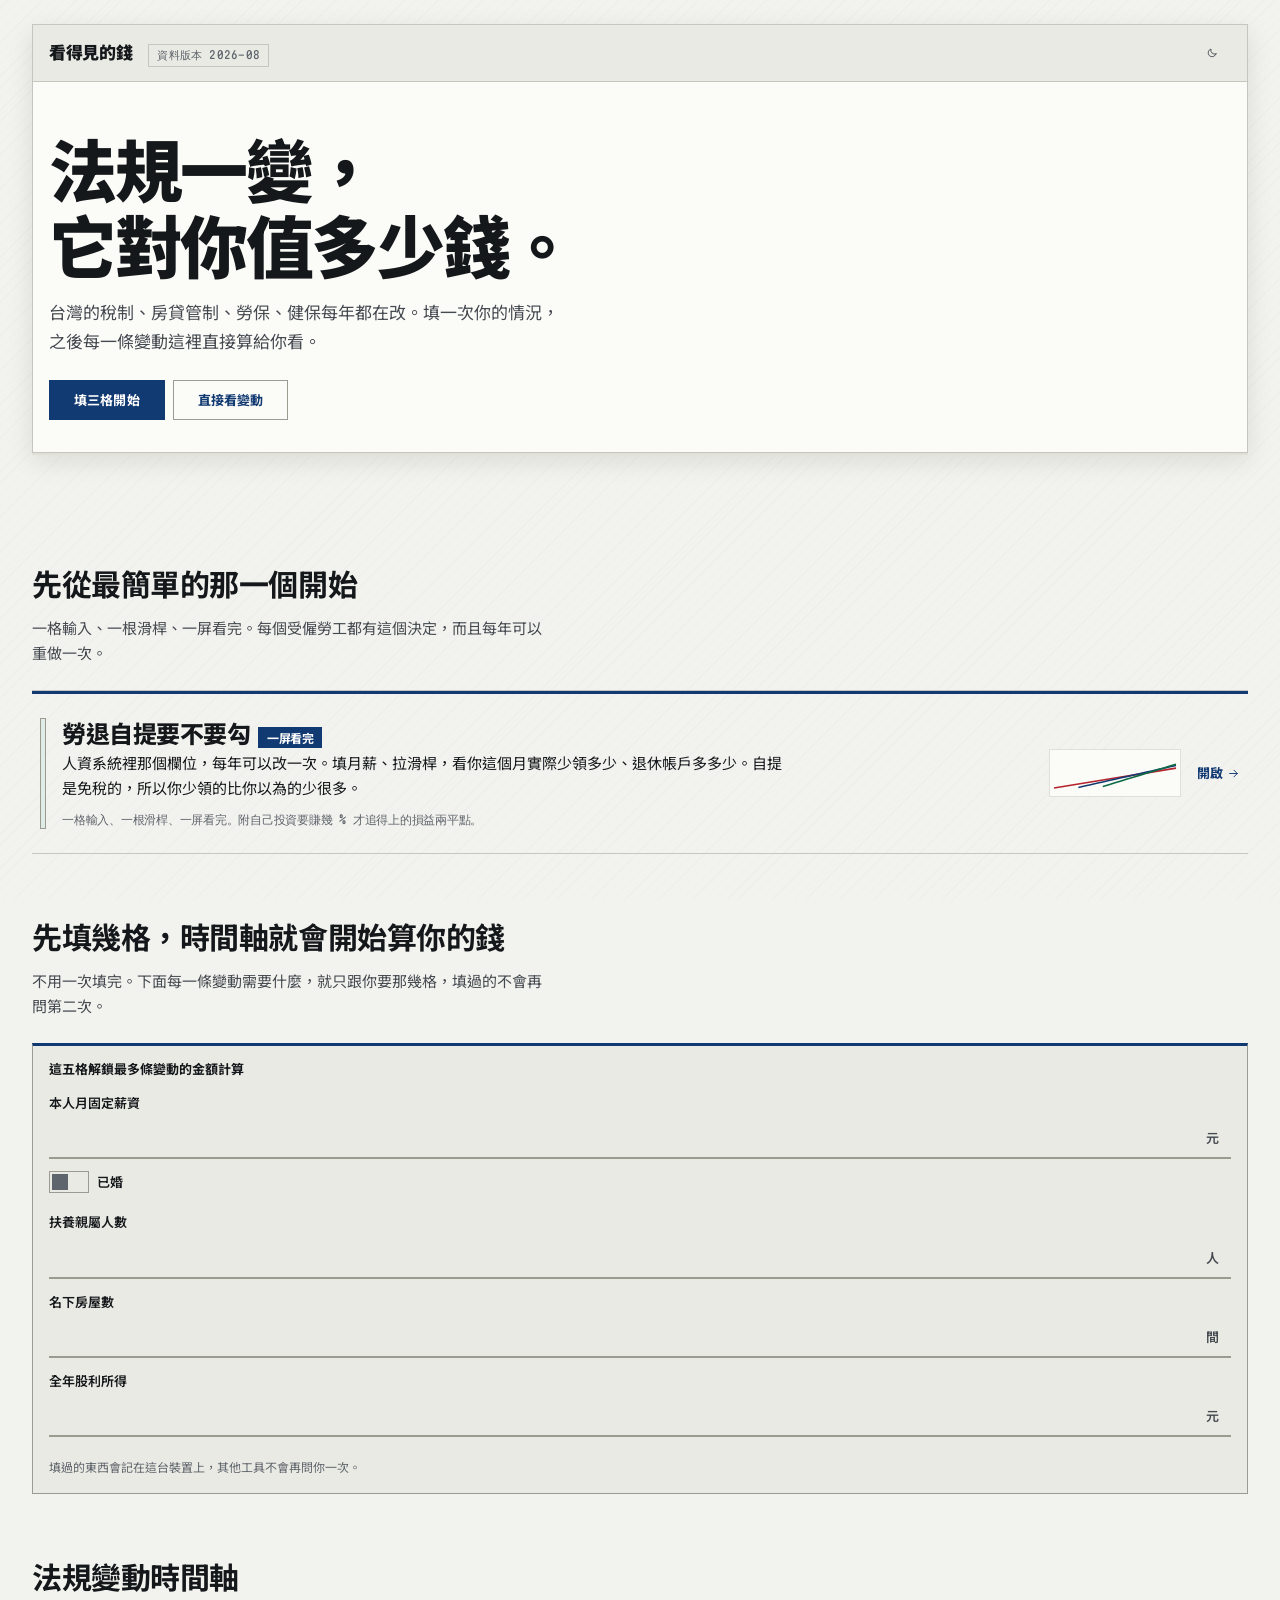
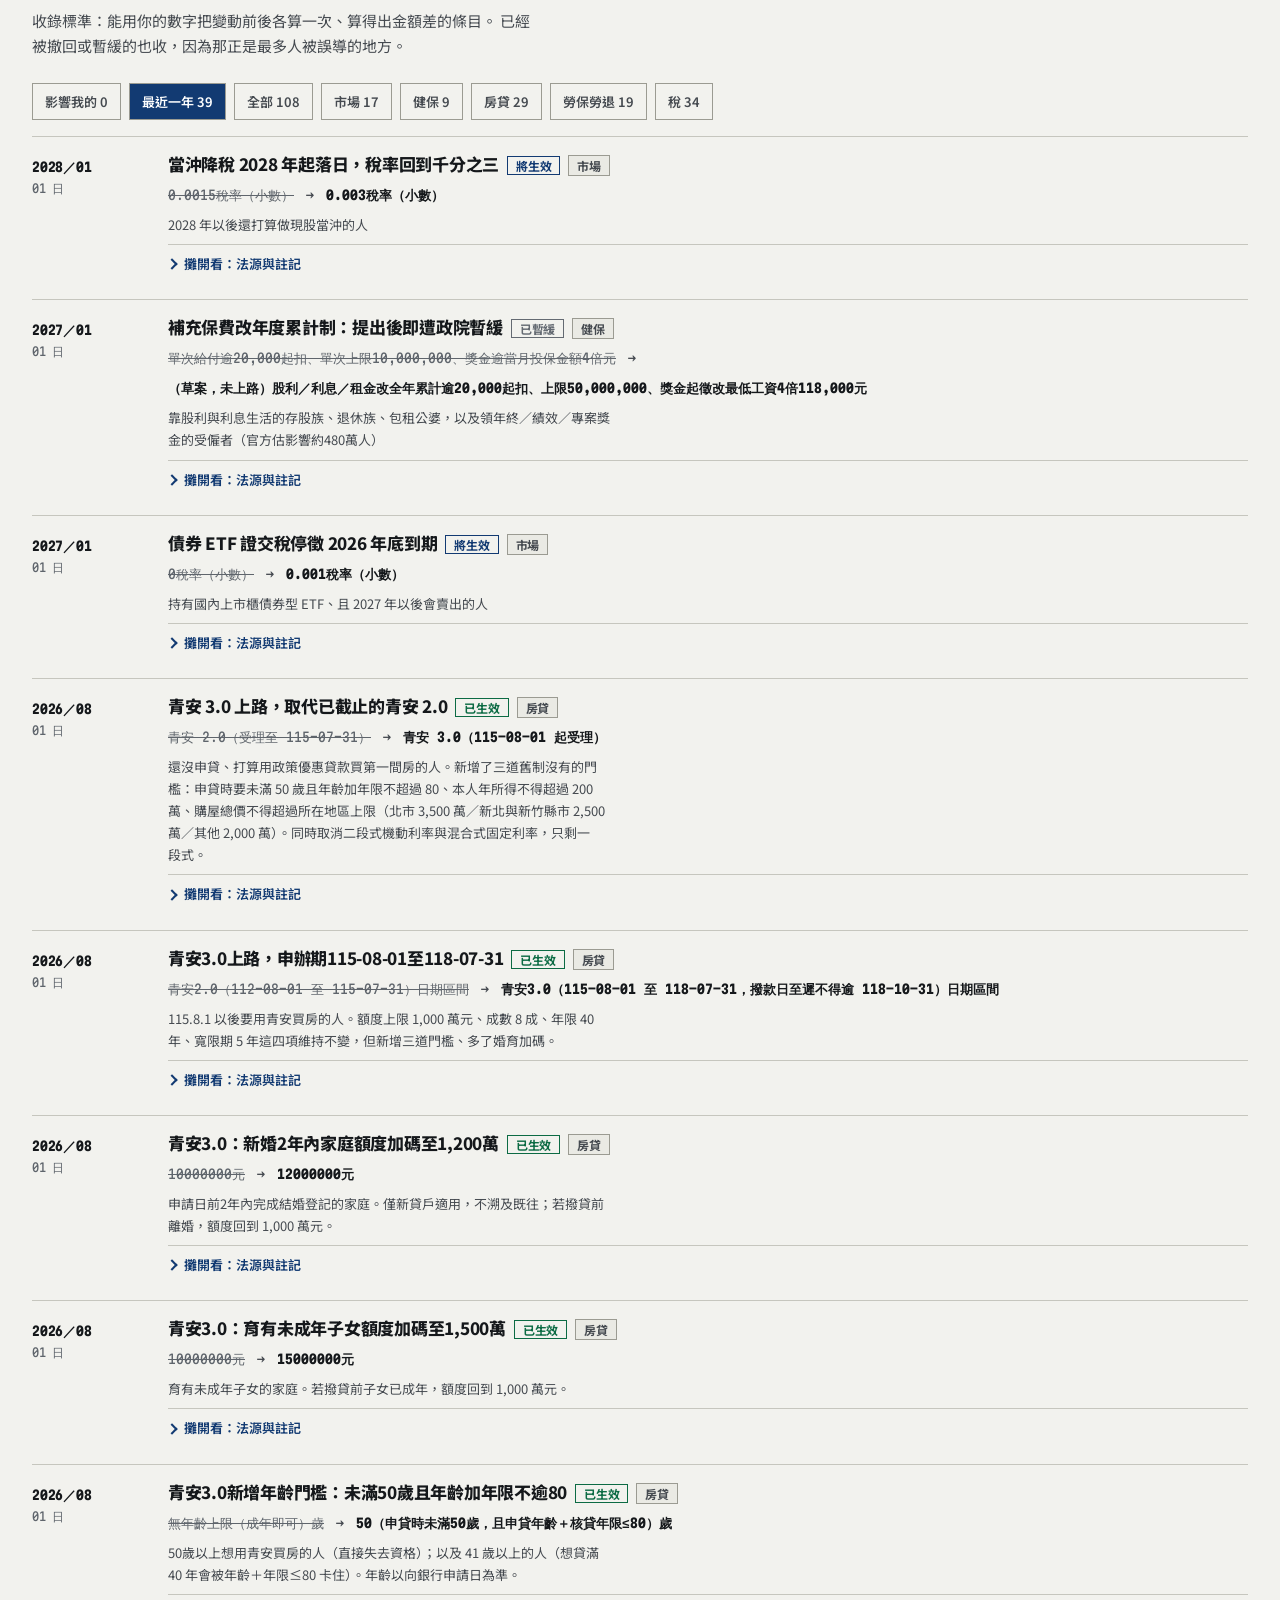
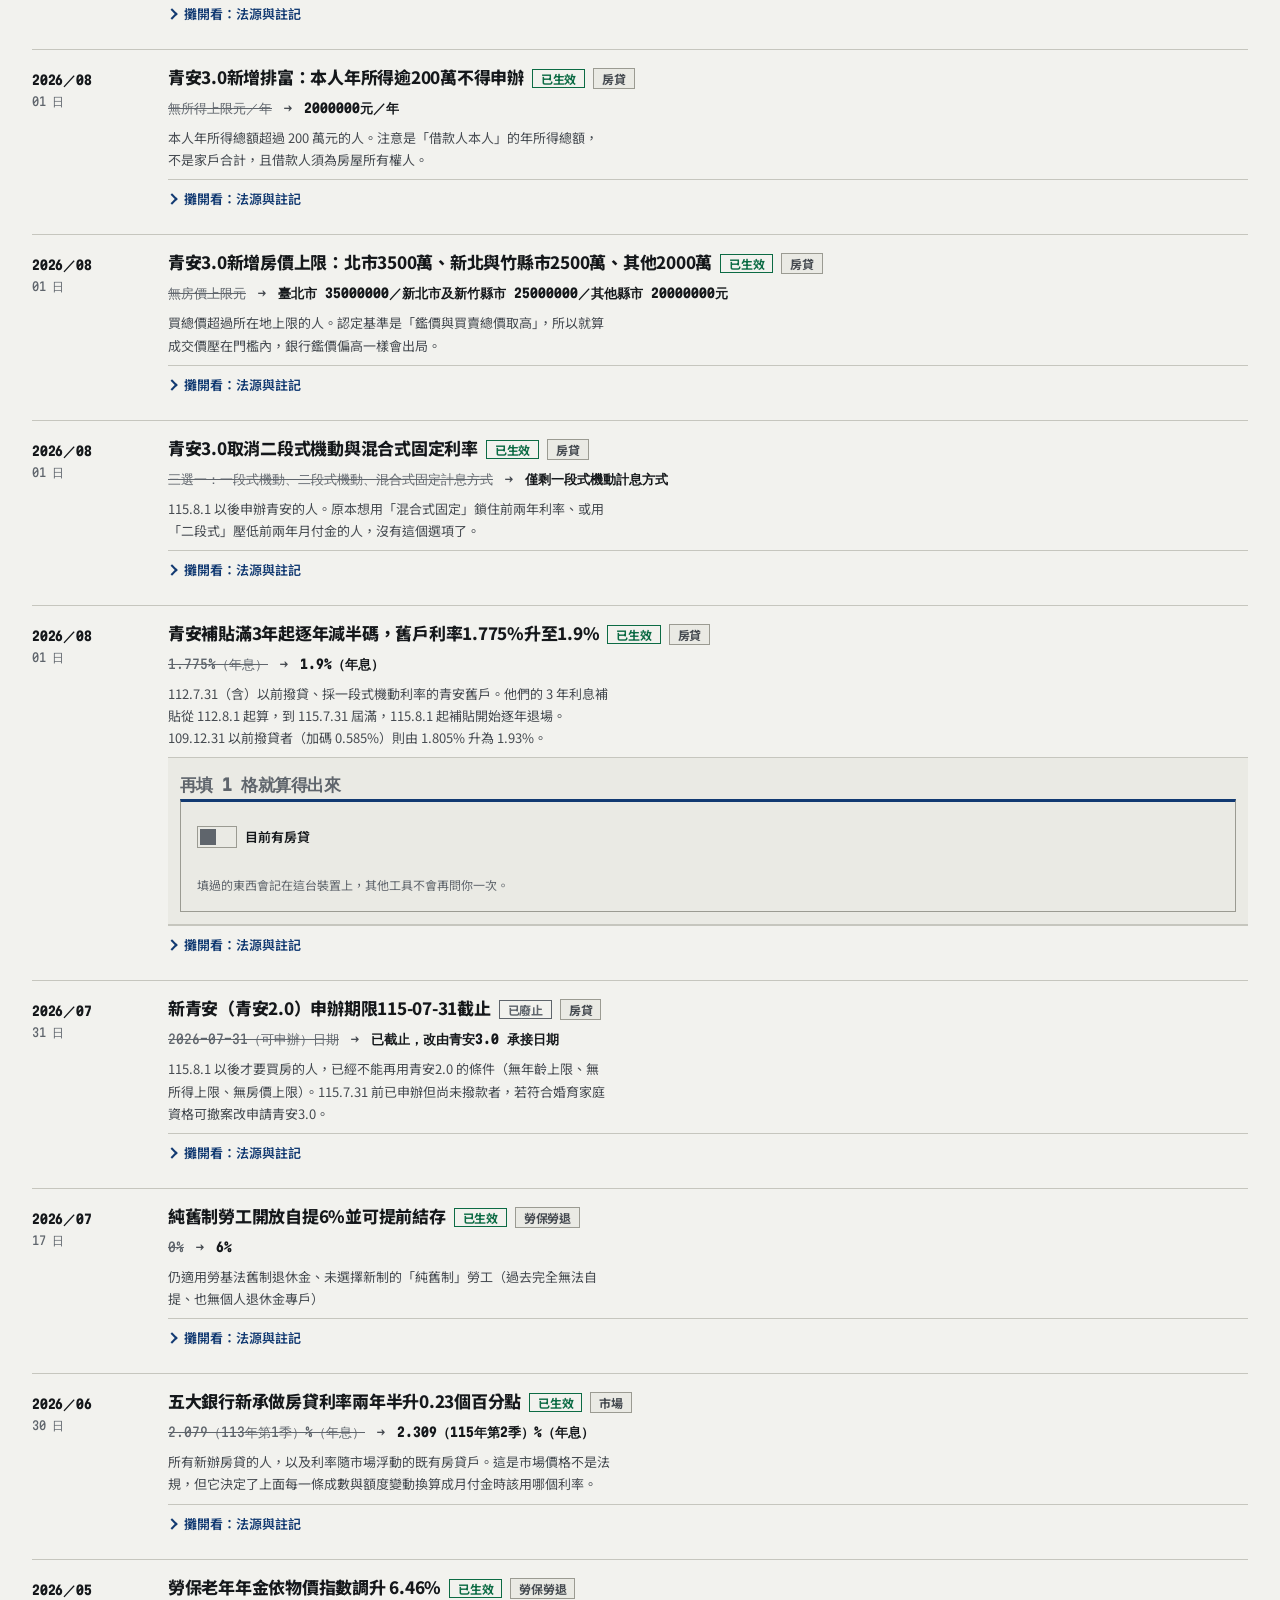
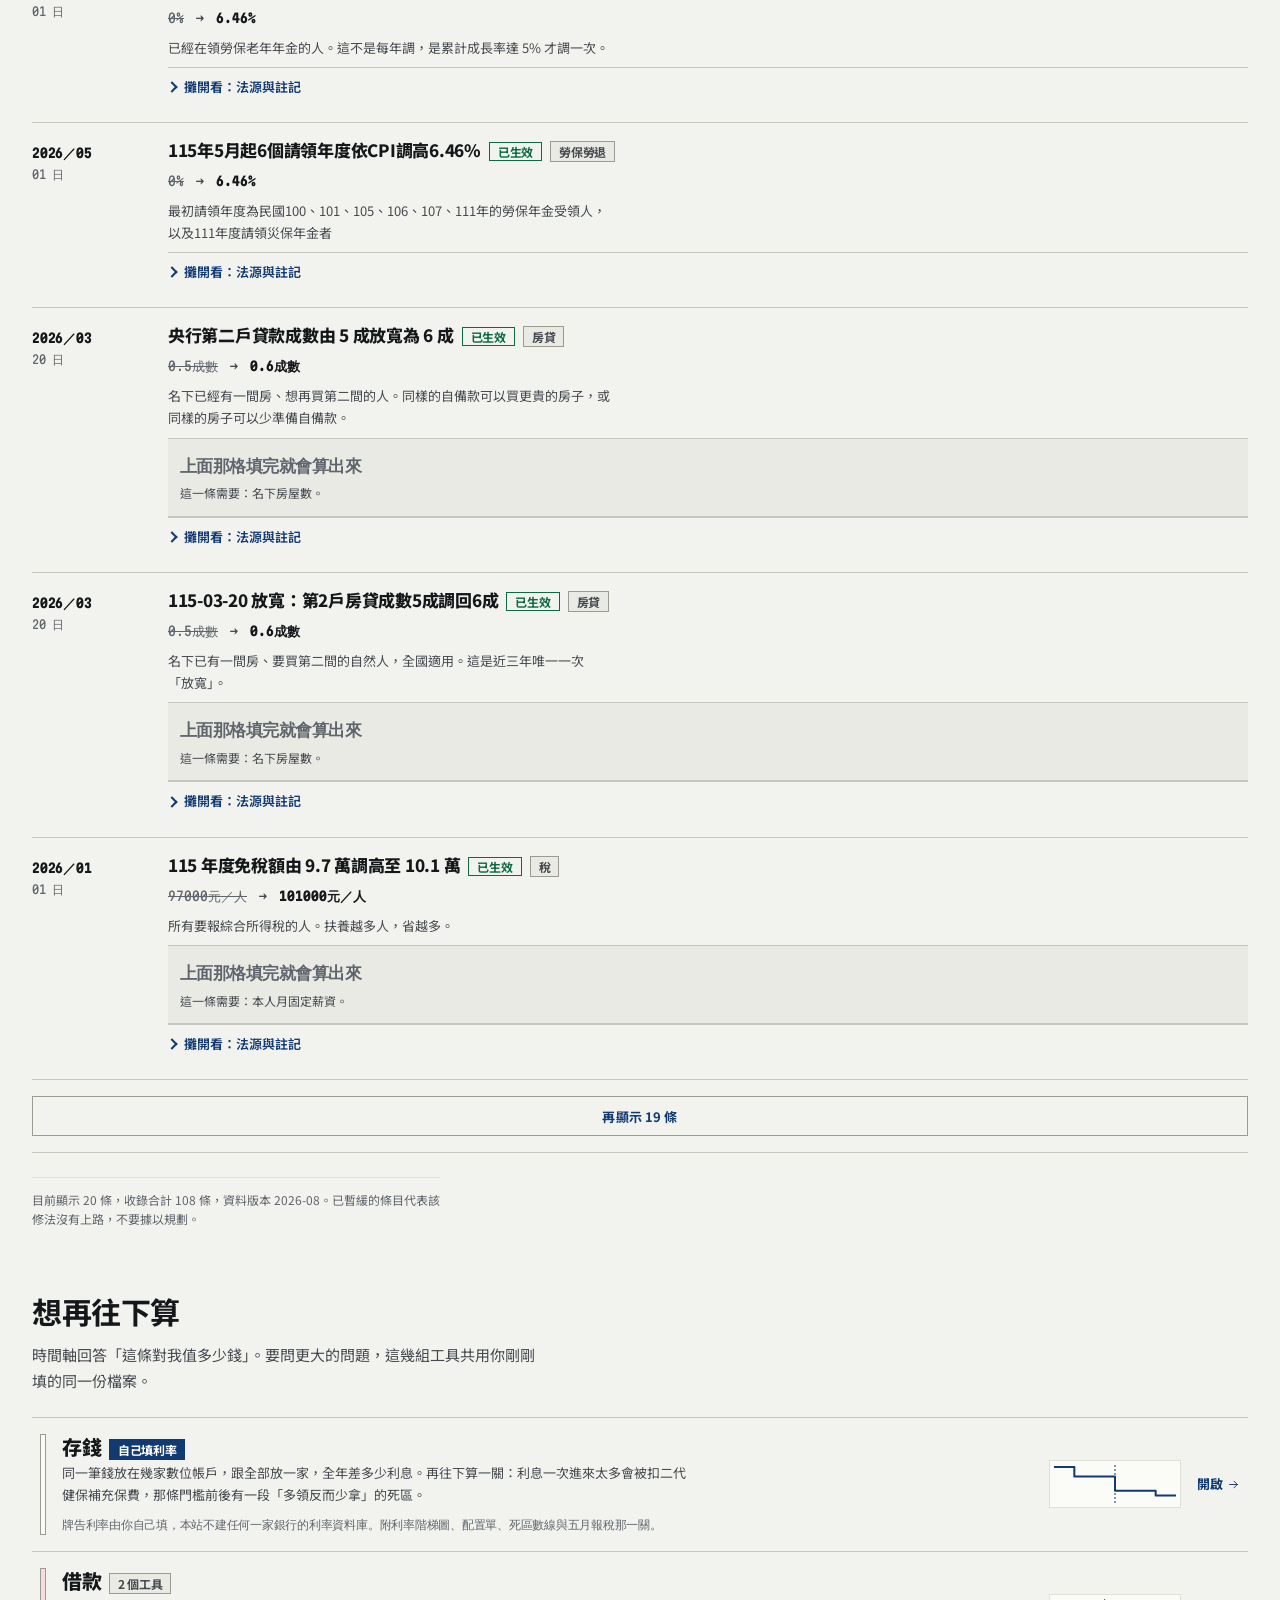
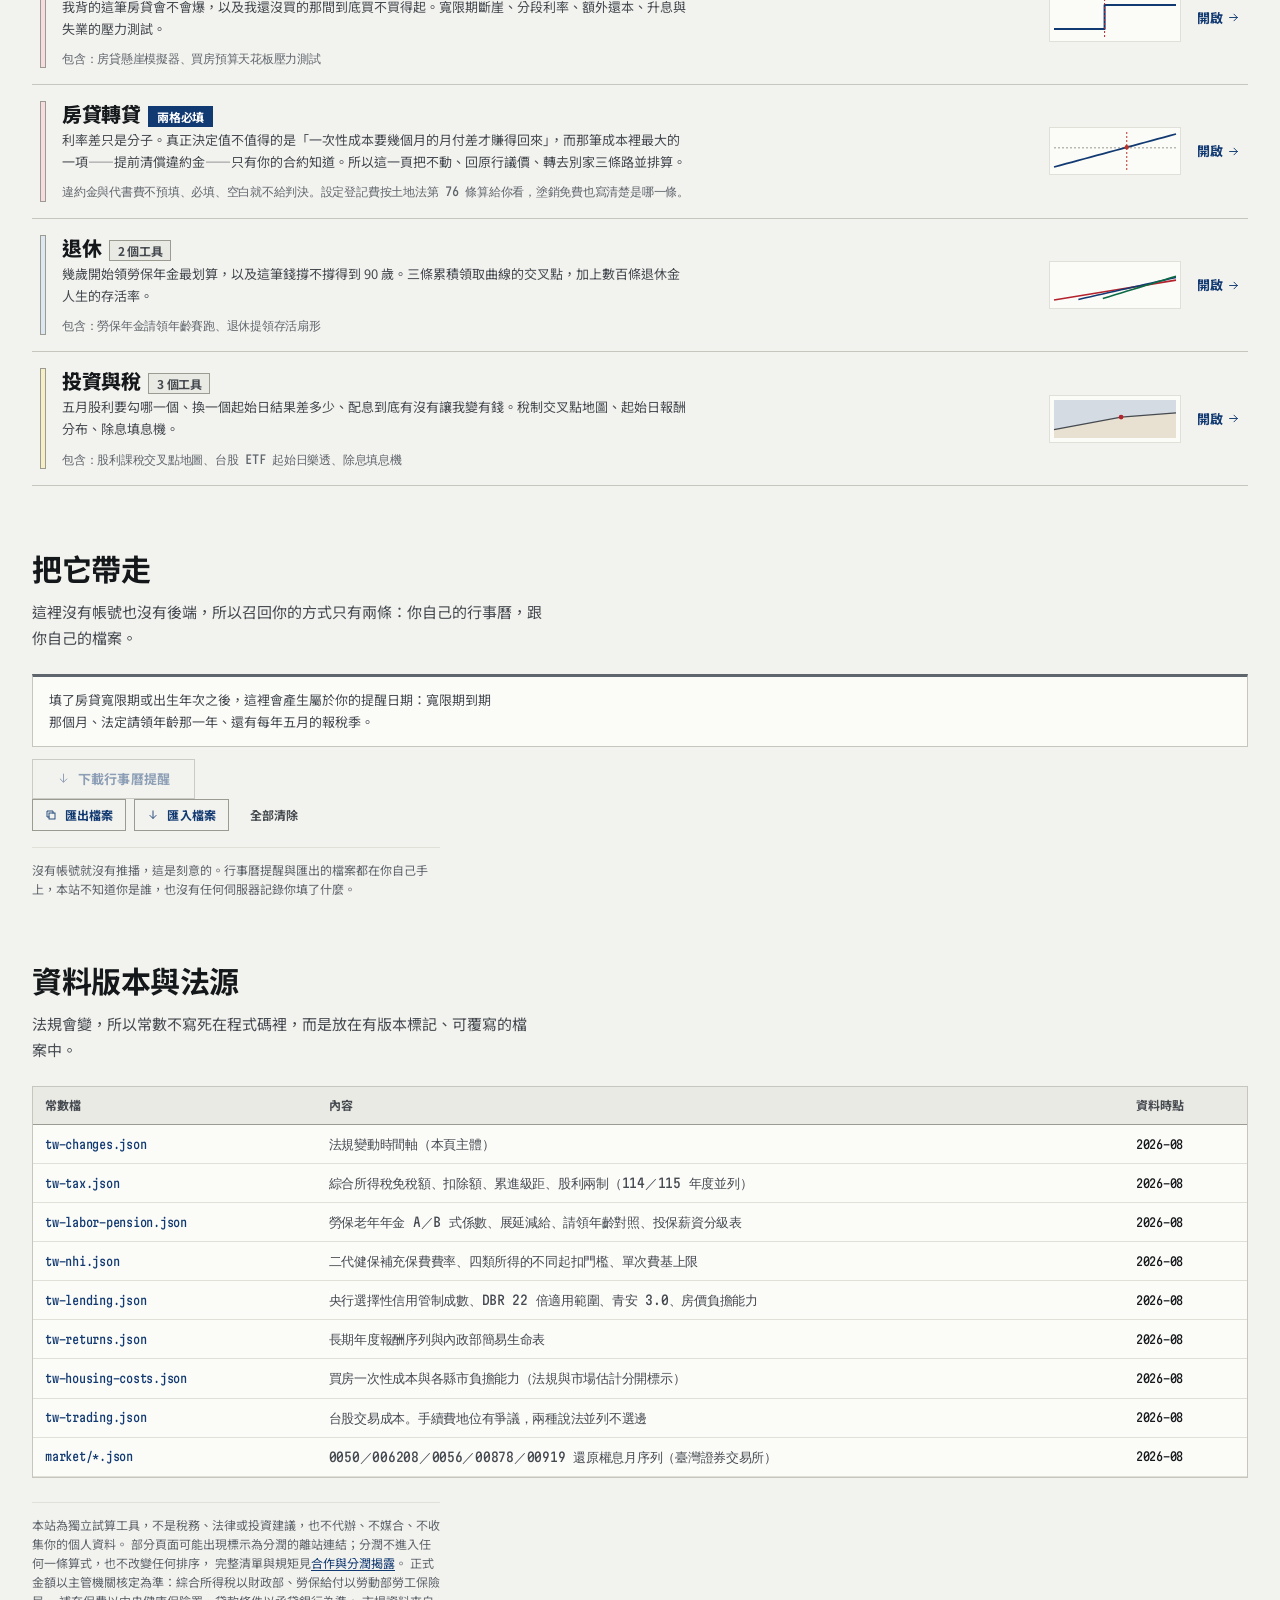
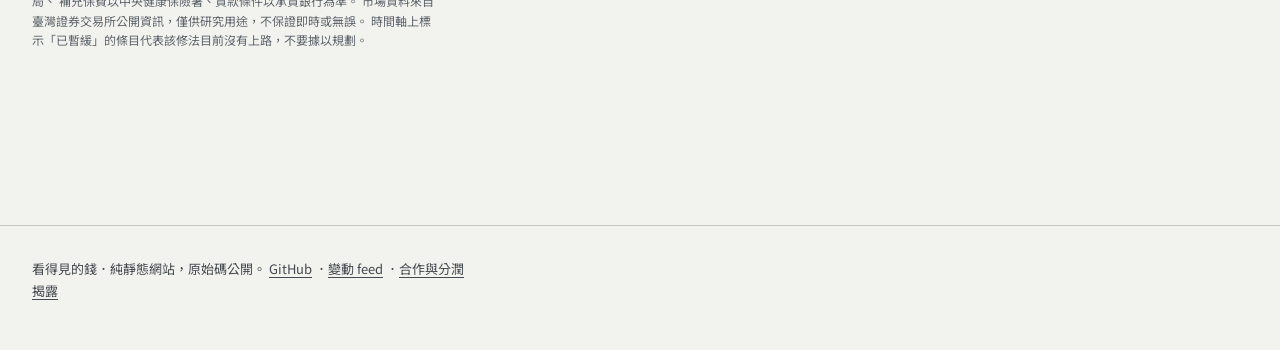
==== commit 766a2a4f: "Add refinance decision tool, deposit-yield, and affiliate disclosure layer apps/refinance/ — mortgag" ====
--- a/index.html
+++ b/index.html
@@ -95,7 +95,7 @@
   <section class="section" id="tools">
     <h2>想再往下算</h2>
     <p class="section__lede">
-      時間軸回答「這條對我值多少錢」。要問更大的問題，這三組工具共用你剛剛填的同一份檔案。
+      時間軸回答「這條對我值多少錢」。要問更大的問題，這幾組工具共用你剛剛填的同一份檔案。
     </p>
     <ul class="docs" id="docs"></ul>
   </section>
@@ -124,7 +124,9 @@
       </table>
     </div>
     <p class="disclaimer">
-      本站為獨立試算工具，不是稅務、法律或投資建議，也不做任何導流或媒合。
+      本站為獨立試算工具，不是稅務、法律或投資建議，也不代辦、不媒合、不收集你的個人資料。
+      部分頁面可能出現標示為分潤的離站連結；分潤不進入任何一條算式，也不改變任何排序，
+      完整清單與規矩見<a href="./disclosure.html">合作與分潤揭露</a>。
       正式金額以主管機關核定為準：綜合所得稅以財政部、勞保給付以勞動部勞工保險局、
       補充保費以中央健康保險署、貸款條件以承貸銀行為準。
       市場資料來自臺灣證券交易所公開資訊，僅供研究用途，不保證即時或無誤。
@@ -139,6 +141,7 @@
       看得見的錢．純靜態網站，原始碼公開。
       <a href="https://github.com/fengfeng1021/visible-money-tw">GitHub</a>
       ．<a href="./feed.json">變動 feed</a>
+      ．<a href="./disclosure.html">合作與分潤揭露</a>
     </p>
   </div>
 </footer>
--- a/assets/css/components.css
+++ b/assets/css/components.css
@@ -1041,3 +1041,35 @@
 
 /* 篩選列 */
 .filters { display: flex; flex-wrap: wrap; gap: var(--s-2); margin-bottom: var(--s-4); }
+
+/* ==========================================================================
+   分潤揭露。只有真的送出過追蹤連結的頁面才會渲染（見 core/partners.js），
+   所以樣式放共用層、出現與否交給那支模組判斷。
+   ========================================================================== */
+.disclose__lead { margin: 0 0 var(--s-2); }
+.disclose__list { margin: 0 0 var(--s-2); padding-left: 1.1em; }
+.disclose__list li { margin-bottom: var(--s-1); }
+.disclose__law {
+  margin: 0; padding-top: var(--s-2);
+  border-top: 1px solid var(--rule-faint);
+  font-size: var(--t-xs); color: var(--ink-3);
+}
+
+/* 揭露頁的連結清單：一列一個機構，狀態自己說話 */
+.plist { list-style: none; margin: 0; padding: 0; }
+.plist__row {
+  display: flex; flex-wrap: wrap; gap: var(--s-2); align-items: baseline;
+  padding: var(--s-3) 0;
+  border-bottom: 1px solid var(--rule-faint);
+}
+.plist__row:last-child { border-bottom: 0; }
+.plist__name { font-weight: 700; flex: 1 1 10rem; }
+.plist__note { flex: 1 1 100%; font-size: var(--t-sm); color: var(--ink-2); margin: 0; }
+.plist__state {
+  font-family: var(--font-mono); font-size: var(--t-xs); font-weight: 700;
+  padding: 1px var(--s-2); border: 1px solid currentColor; white-space: nowrap;
+}
+.plist__state[data-s="live"] { color: var(--warn); }
+.plist__state[data-s="plain"] { color: var(--ink-3); }
+.plist__state[data-s="expired"] { color: var(--stamp-void); }
+.plist__empty { color: var(--ink-2); margin: 0; }
